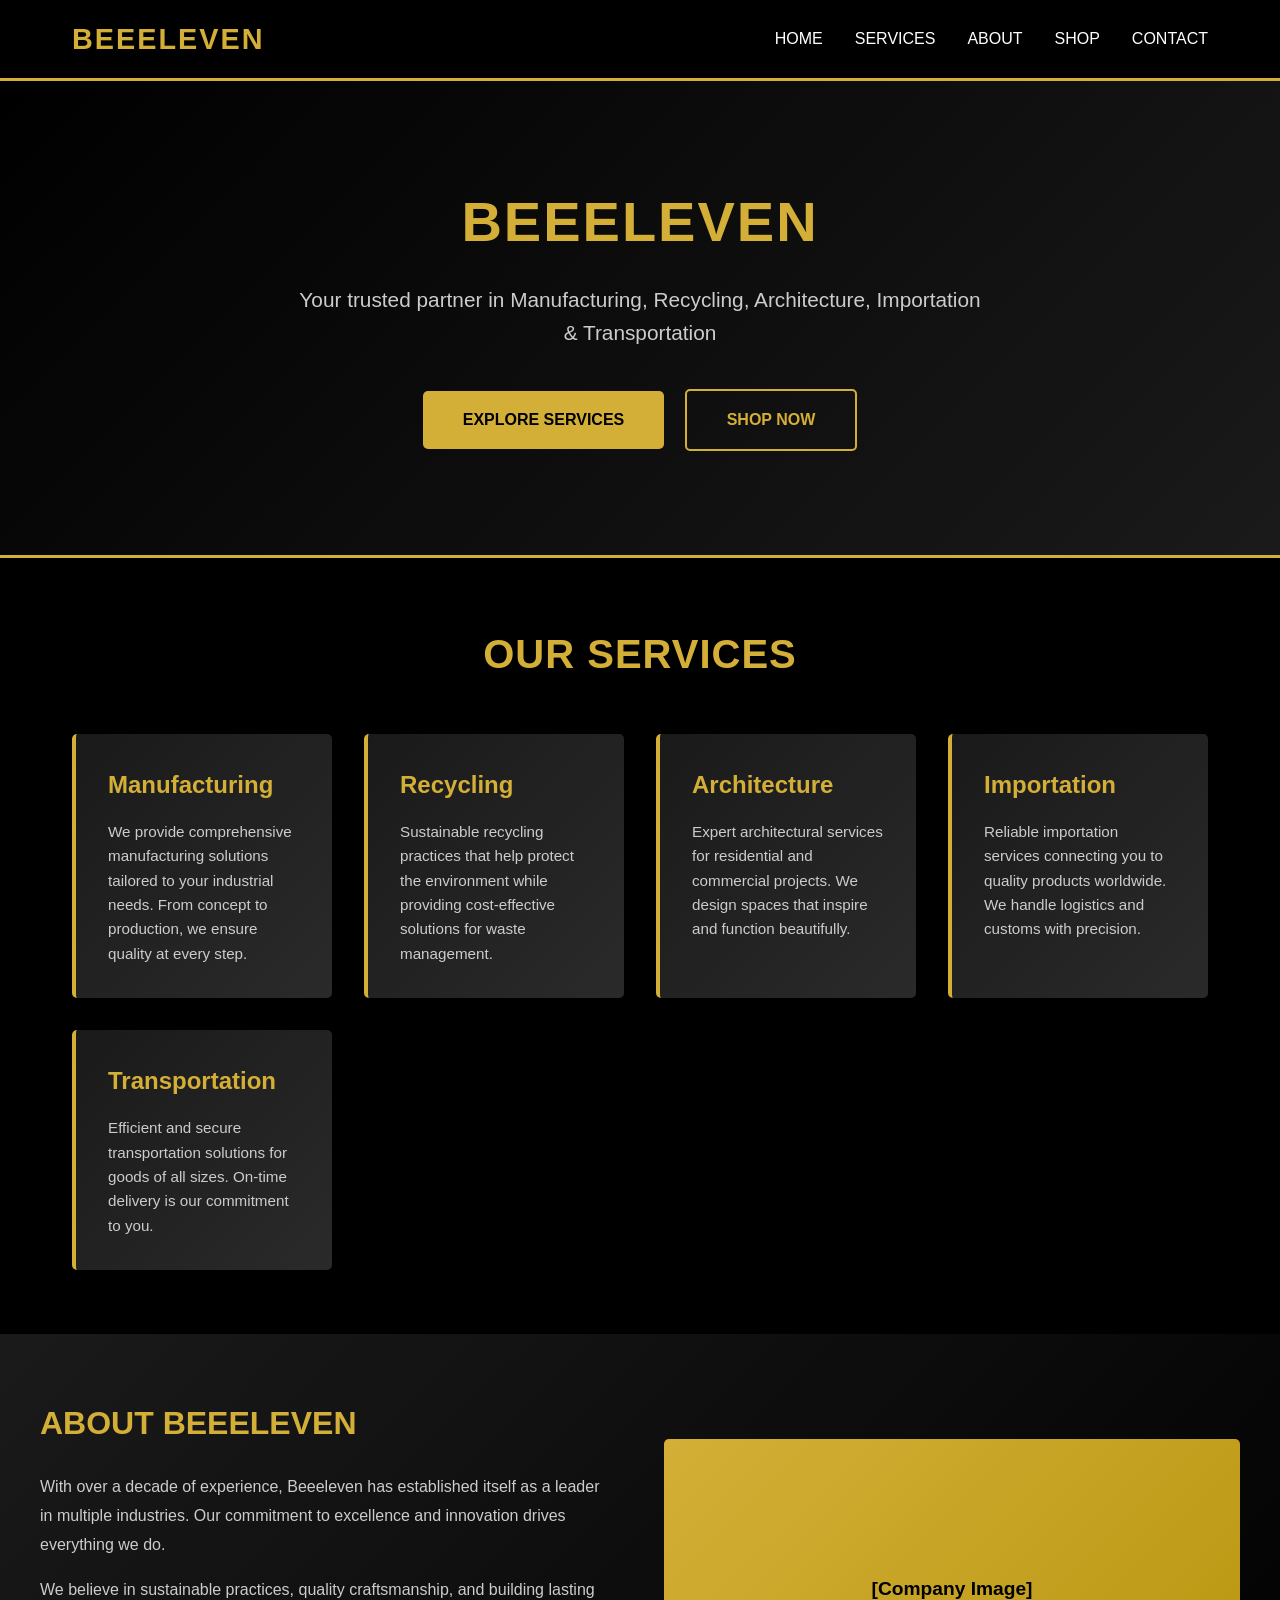
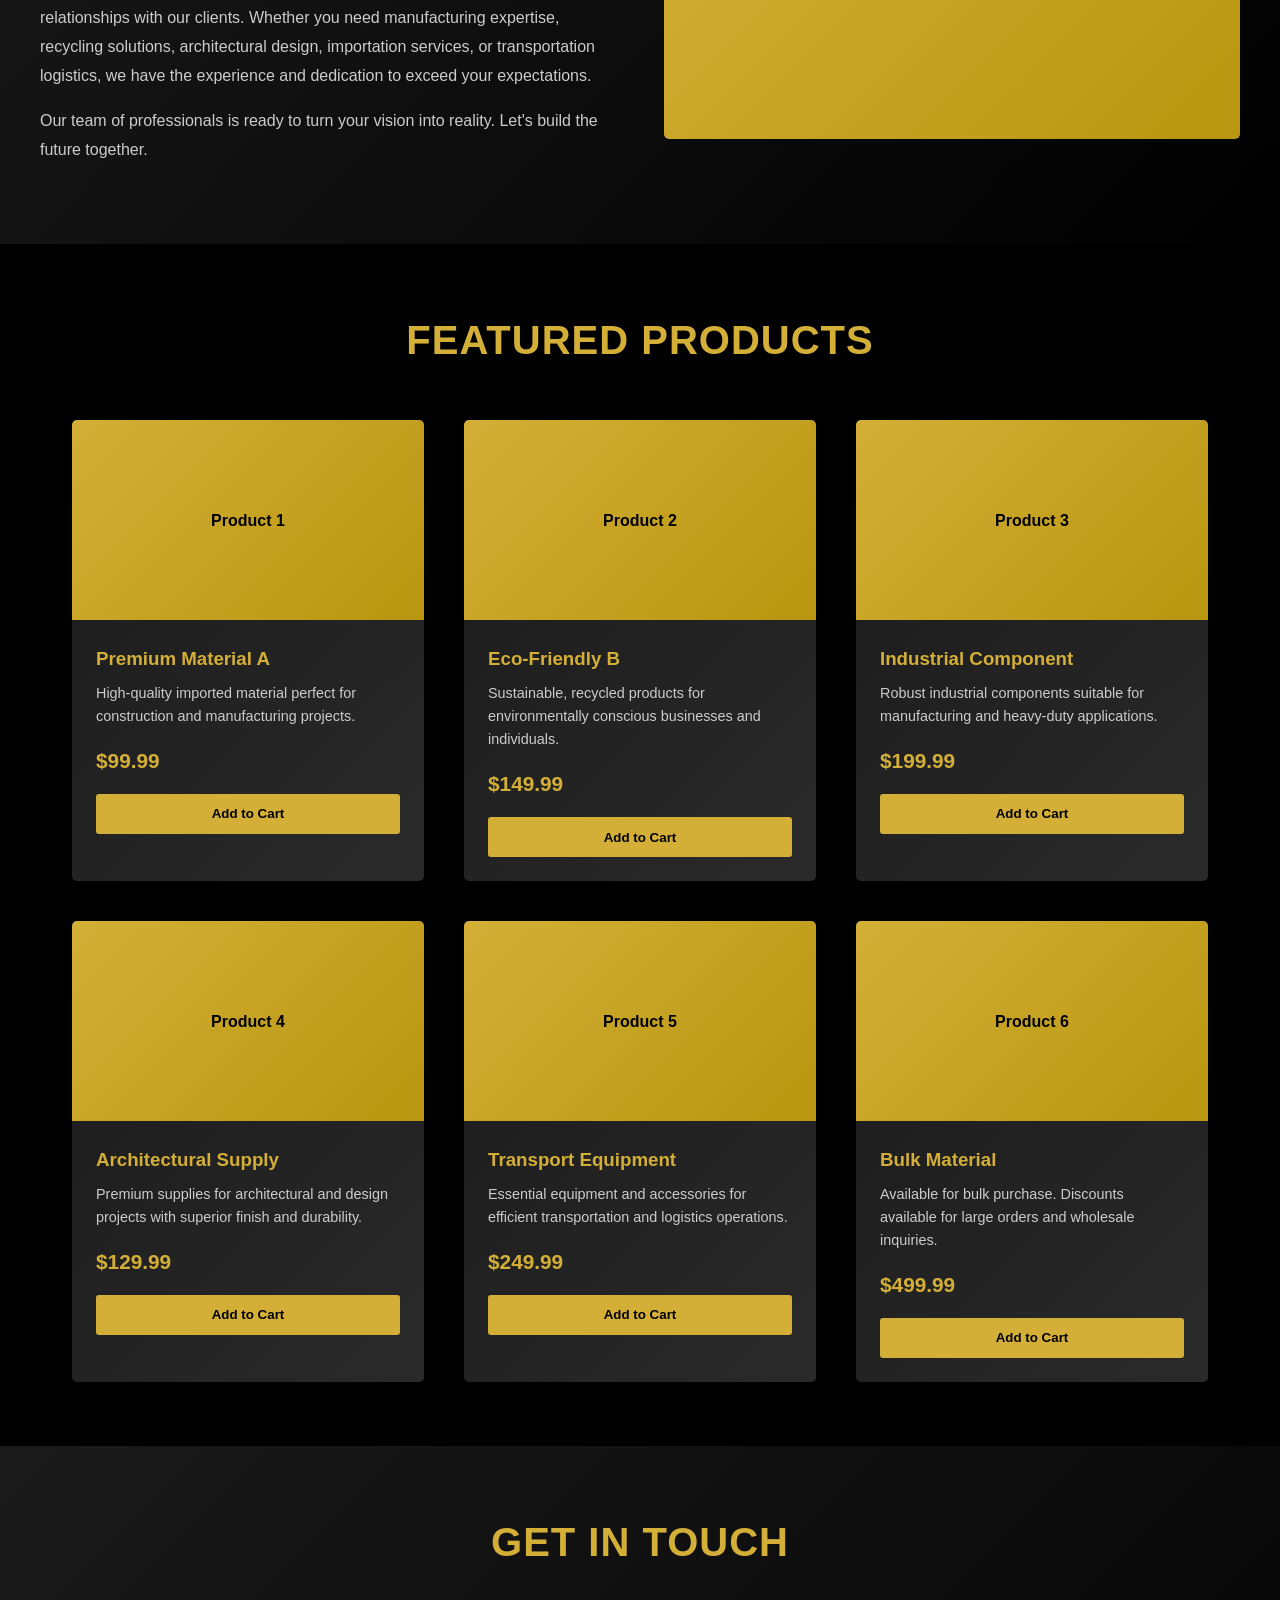
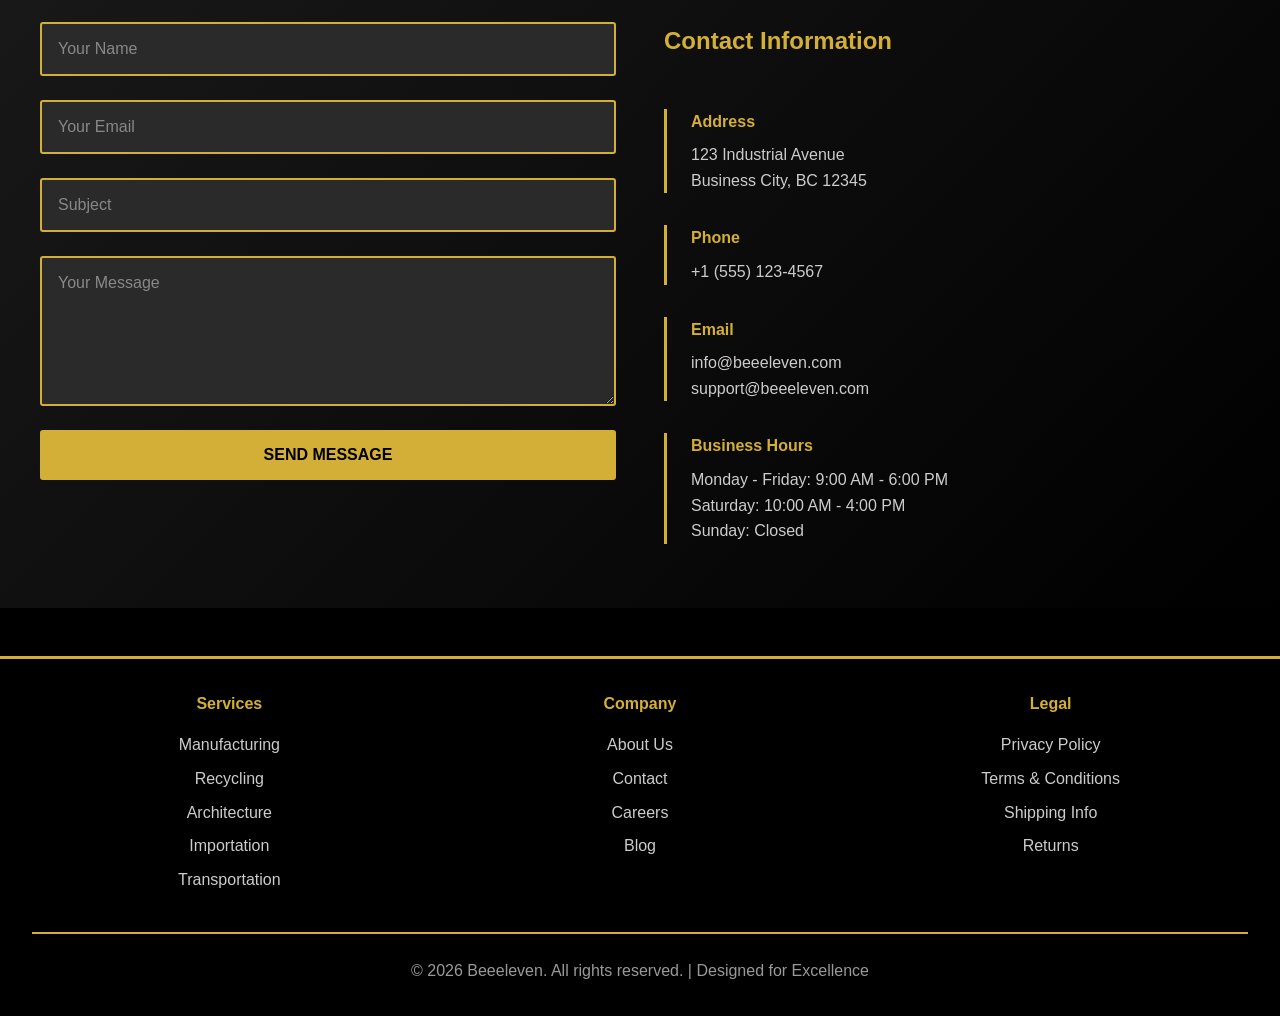
==== index.html @ 04de8623 "Add files via upload" ====
<!DOCTYPE html>
<html lang="en">
<head>
  <meta charset="UTF-8">
  <meta name="viewport" content="width=device-width, initial-scale=1.0">
  <title>Beeeleven - Manufacturing, Recycling & Transportation</title>
  <style>
    * {
      margin: 0;
      padding: 0;
      box-sizing: border-box;
    }

    body {
      font-family: 'Segoe UI', Tahoma, Geneva, Verdana, sans-serif;
      color: #ffffff;
      background-color: #000000;
      line-height: 1.6;
    }

    /* Navigation */
    header {
      background-color: #000000;
      border-bottom: 3px solid #d4af37;
      position: sticky;
      top: 0;
      z-index: 1000;
    }

    nav {
      display: flex;
      justify-content: space-between;
      align-items: center;
      padding: 1rem 2rem;
      max-width: 1200px;
      margin: 0 auto;
    }

    .logo {
      font-size: 1.8rem;
      font-weight: bold;
      color: #d4af37;
      letter-spacing: 2px;
    }

    .nav-links {
      display: flex;
      list-style: none;
      gap: 2rem;
    }

    .nav-links a {
      color: #ffffff;
      text-decoration: none;
      font-weight: 500;
      transition: color 0.3s ease;
      position: relative;
    }

    .nav-links a:hover {
      color: #d4af37;
    }

    .nav-links a::after {
      content: '';
      position: absolute;
      bottom: -5px;
      left: 0;
      width: 0;
      height: 2px;
      background-color: #d4af37;
      transition: width 0.3s ease;
    }

    .nav-links a:hover::after {
      width: 100%;
    }

    /* Mobile Menu Toggle */
    .menu-toggle {
      display: none;
      flex-direction: column;
      cursor: pointer;
      gap: 6px;
      background: none;
      border: none;
      padding: 0;
    }

    .menu-toggle span {
      width: 28px;
      height: 3px;
      background-color: #d4af37;
      border-radius: 2px;
      transition: all 0.3s ease;
      display: block;
    }

    .menu-toggle.active span:nth-child(1) {
      transform: rotate(45deg) translate(10px, 10px);
    }

    .menu-toggle.active span:nth-child(2) {
      opacity: 0;
    }

    .menu-toggle.active span:nth-child(3) {
      transform: rotate(-45deg) translate(7px, -7px);
    }

    /* Hero Section */
    .hero {
      background: linear-gradient(135deg, #000000 0%, #1a1a1a 100%);
      padding: 6rem 2rem;
      text-align: center;
      border-bottom: 3px solid #d4af37;
    }

    .hero-content {
      max-width: 1200px;
      margin: 0 auto;
    }

    .hero h1 {
      font-size: 3.5rem;
      color: #d4af37;
      margin-bottom: 1rem;
      letter-spacing: 2px;
      text-transform: uppercase;
    }

    .hero p {
      font-size: 1.3rem;
      color: #cccccc;
      margin-bottom: 2rem;
      max-width: 700px;
      margin-left: auto;
      margin-right: auto;
    }

    .cta-button {
      display: inline-block;
      background-color: #d4af37;
      color: #000000;
      padding: 1rem 2.5rem;
      text-decoration: none;
      font-weight: bold;
      border-radius: 5px;
      transition: all 0.3s ease;
      margin: 0.5rem;
    }

    .cta-button:hover {
      background-color: #ffffff;
      transform: translateY(-3px);
      box-shadow: 0 10px 25px rgba(212, 175, 55, 0.3);
    }

    .cta-button-secondary {
      background-color: transparent;
      color: #d4af37;
      border: 2px solid #d4af37;
    }

    .cta-button-secondary:hover {
      background-color: #d4af37;
      color: #000000;
    }

    /* Services Section */
    .services {
      max-width: 1200px;
      margin: 4rem auto;
      padding: 0 2rem;
    }

    .section-title {
      font-size: 2.5rem;
      color: #d4af37;
      text-align: center;
      margin-bottom: 3rem;
      text-transform: uppercase;
      letter-spacing: 1px;
    }

    .services-grid {
      display: grid;
      grid-template-columns: repeat(auto-fit, minmax(250px, 1fr));
      gap: 2rem;
    }

    .service-card {
      background: linear-gradient(135deg, #1a1a1a 0%, #2a2a2a 100%);
      padding: 2rem;
      border-left: 4px solid #d4af37;
      border-radius: 5px;
      transition: all 0.3s ease;
    }

    .service-card:hover {
      transform: translateY(-10px);
      box-shadow: 0 15px 40px rgba(212, 175, 55, 0.2);
      background: linear-gradient(135deg, #2a2a2a 0%, #3a3a3a 100%);
    }

    .service-card h3 {
      color: #d4af37;
      font-size: 1.5rem;
      margin-bottom: 1rem;
    }

    .service-card p {
      color: #cccccc;
      font-size: 0.95rem;
    }

    /* About Section */
    .about {
      background: linear-gradient(135deg, #1a1a1a 0%, #000000 100%);
      padding: 4rem 2rem;
      margin: 3rem 0;
    }

    .about-content {
      max-width: 1200px;
      margin: 0 auto;
      display: grid;
      grid-template-columns: 1fr 1fr;
      gap: 3rem;
      align-items: center;
    }

    .about-text h2 {
      color: #d4af37;
      font-size: 2rem;
      margin-bottom: 1.5rem;
      text-transform: uppercase;
    }

    .about-text p {
      color: #cccccc;
      margin-bottom: 1rem;
      line-height: 1.8;
    }

    .about-image {
      background: linear-gradient(135deg, #d4af37 0%, #b8960f 100%);
      height: 300px;
      border-radius: 5px;
      display: flex;
      align-items: center;
      justify-content: center;
      color: #000000;
      font-weight: bold;
      font-size: 1.2rem;
    }

    /* Shop Section */
    .shop {
      max-width: 1200px;
      margin: 4rem auto;
      padding: 0 2rem;
    }

    .products-grid {
      display: grid;
      grid-template-columns: repeat(auto-fit, minmax(280px, 1fr));
      gap: 2.5rem;
    }

    .product-card {
      background: linear-gradient(135deg, #1a1a1a 0%, #2a2a2a 100%);
      border-radius: 5px;
      overflow: hidden;
      transition: all 0.3s ease;
    }

    .product-card:hover {
      transform: scale(1.05);
      box-shadow: 0 20px 50px rgba(212, 175, 55, 0.3);
    }

    .product-image {
      background: linear-gradient(135deg, #d4af37 0%, #b8960f 100%);
      height: 200px;
      display: flex;
      align-items: center;
      justify-content: center;
      color: #000000;
      font-weight: bold;
    }

    .product-info {
      padding: 1.5rem;
    }

    .product-info h3 {
      color: #d4af37;
      margin-bottom: 0.5rem;
    }

    .product-price {
      color: #d4af37;
      font-size: 1.3rem;
      font-weight: bold;
      margin: 1rem 0;
    }

    .product-info p {
      color: #cccccc;
      font-size: 0.9rem;
      margin-bottom: 1rem;
    }

    .add-to-cart {
      width: 100%;
      background-color: #d4af37;
      color: #000000;
      border: none;
      padding: 0.8rem;
      border-radius: 3px;
      font-weight: bold;
      cursor: pointer;
      transition: all 0.3s ease;
    }

    .add-to-cart:hover {
      background-color: #ffffff;
      transform: translateY(-2px);
    }

    /* Contact Section */
    .contact {
      background: linear-gradient(135deg, #1a1a1a 0%, #000000 100%);
      padding: 4rem 2rem;
      margin: 3rem 0;
    }

    .contact-content {
      max-width: 1200px;
      margin: 0 auto;
      display: grid;
      grid-template-columns: 1fr 1fr;
      gap: 3rem;
    }

    .contact-form {
      display: flex;
      flex-direction: column;
      gap: 1.5rem;
    }

    .contact-form input,
    .contact-form textarea {
      padding: 1rem;
      background-color: #2a2a2a;
      border: 2px solid #d4af37;
      color: #ffffff;
      border-radius: 3px;
      font-family: inherit;
      font-size: 1rem;
    }

    .contact-form input::placeholder,
    .contact-form textarea::placeholder {
      color: #888888;
    }

    .contact-form textarea {
      resize: vertical;
      min-height: 150px;
    }

    .contact-form button {
      background-color: #d4af37;
      color: #000000;
      padding: 1rem;
      border: none;
      border-radius: 3px;
      font-weight: bold;
      cursor: pointer;
      transition: all 0.3s ease;
      font-size: 1rem;
    }

    .contact-form button:hover {
      background-color: #ffffff;
      transform: translateY(-2px);
    }

    .contact-info {
      display: flex;
      flex-direction: column;
      gap: 2rem;
    }

    .contact-info h3 {
      color: #d4af37;
      font-size: 1.5rem;
      margin-bottom: 1rem;
    }

    .contact-item {
      border-left: 3px solid #d4af37;
      padding-left: 1.5rem;
    }

    .contact-item h4 {
      color: #d4af37;
      margin-bottom: 0.5rem;
    }

    .contact-item p {
      color: #cccccc;
    }

    /* Footer */
    footer {
      background-color: #000000;
      border-top: 3px solid #d4af37;
      padding: 2rem;
      text-align: center;
      color: #cccccc;
      margin-top: 3rem;
    }

    .footer-content {
      max-width: 1200px;
      margin: 0 auto;
      display: grid;
      grid-template-columns: repeat(auto-fit, minmax(250px, 1fr));
      gap: 2rem;
      margin-bottom: 2rem;
    }

    .footer-section h4 {
      color: #d4af37;
      margin-bottom: 1rem;
    }

    .footer-section a {
      color: #cccccc;
      text-decoration: none;
      display: block;
      margin-bottom: 0.5rem;
      transition: color 0.3s ease;
    }

    .footer-section a:hover {
      color: #d4af37;
    }

    .footer-bottom {
      border-top: 2px solid #d4af37;
      padding-top: 1.5rem;
      color: #999999;
    }

    /* Responsive Design */
    @media (max-width: 768px) {
      nav {
        padding: 1rem;
      }

      .logo {
        font-size: 1.3rem;
      }

      .menu-toggle {
        display: flex;
      }

      .nav-links {
        position: absolute;
        top: 60px;
        left: 0;
        right: 0;
        background-color: #1a1a1a;
        flex-direction: column;
        gap: 0;
        list-style: none;
        max-height: 0;
        overflow: hidden;
        transition: max-height 0.3s ease;
        width: 100%;
        z-index: 999;
      }

      .nav-links.active {
        max-height: 400px;
      }

      .nav-links li {
        border-top: 1px solid #333333;
      }

      .nav-links li:first-child {
        border-top: none;
      }

      .nav-links a {
        display: block;
        padding: 1.2rem;
        color: #ffffff;
        text-decoration: none;
      }

      .nav-links a:hover {
        background-color: #333333;
        color: #d4af37;
      }

      .nav-links a::after {
        display: none;
      }

      .hero {
        padding: 3rem 1rem;
      }

      .hero h1 {
        font-size: 2rem;
      }

      .hero p {
        font-size: 0.95rem;
      }

      .cta-button {
        padding: 0.75rem 1.5rem;
        font-size: 0.9rem;
        display: block;
        margin: 0.5rem auto;
        width: 90%;
        max-width: 300px;
      }

      .services {
        padding: 0 1rem;
        margin: 2rem auto;
      }

      .services-grid {
        grid-template-columns: 1fr;
        gap: 1.5rem;
      }

      .section-title {
        font-size: 1.5rem;
      }

      .about,
      .contact {
        padding: 2rem 1rem;
      }

      .about-content,
      .contact-content {
        grid-template-columns: 1fr;
        gap: 2rem;
      }

      .about-text h2 {
        font-size: 1.5rem;
      }

      .about-image {
        height: 250px;
      }

      .products-grid {
        grid-template-columns: 1fr;
        gap: 1.5rem;
        padding: 0 1rem;
      }

      .product-card {
        margin-bottom: 1rem;
      }

      .product-card:hover {
        transform: scale(1.02);
      }

      .contact-form,
      .contact-info {
        gap: 1rem;
      }

      .contact-form input,
      .contact-form textarea {
        font-size: 16px;
      }

      .contact-item {
        padding-left: 1rem;
      }

      .footer-content {
        grid-template-columns: 1fr;
        gap: 1.5rem;
      }

      .footer-section {
        text-align: center;
      }

      .footer-section a {
        display: inline-block;
        margin: 0 0.5rem;
      }
    }

    /* Extra Small Screens (320px - 480px) */
    @media (max-width: 480px) {
      header {
        border-bottom: 2px solid #d4af37;
      }

      nav {
        padding: 0.75rem;
      }

      .logo {
        font-size: 1.1rem;
        letter-spacing: 1px;
      }

      .hero {
        padding: 2rem 1rem;
      }

      .hero h1 {
        font-size: 1.5rem;
        margin-bottom: 0.5rem;
      }

      .hero p {
        font-size: 0.9rem;
        margin-bottom: 1rem;
      }

      .cta-button {
        padding: 0.6rem 1.2rem;
        font-size: 0.8rem;
      }

      .section-title {
        font-size: 1.3rem;
        margin-bottom: 1.5rem;
      }

      .service-card {
        padding: 1.5rem;
        border-left: 3px solid #d4af37;
      }

      .service-card h3 {
        font-size: 1.1rem;
      }

      .service-card p {
        font-size: 0.85rem;
      }

      .about-text h2,
      .contact h2 {
        font-size: 1.3rem;
      }

      .product-image {
        height: 150px;
        font-size: 0.9rem;
      }

      .product-info h3 {
        font-size: 1rem;
      }

      .product-price {
        font-size: 1.1rem;
      }

      .contact-info h3 {
        font-size: 1.2rem;
      }

      .contact-item h4 {
        font-size: 0.95rem;
      }

      .contact-item p {
        font-size: 0.85rem;
      }

      footer {
        padding: 1.5rem 1rem;
        font-size: 0.9rem;
      }

      .footer-bottom {
        font-size: 0.8rem;
      }
    }

    /* Tablets (481px - 1024px) */
    @media (min-width: 481px) and (max-width: 1024px) {
      .services-grid {
        grid-template-columns: repeat(2, 1fr);
      }

      .products-grid {
        grid-template-columns: repeat(2, 1fr);
      }
    }
  </style>
</head>
<body>
  <!-- Navigation -->

  <header>
    <nav>
      <div class="logo">BEEELEVEN</div>
      <div class="menu-toggle" id="menuToggle">
        <span></span>
        <span></span>
        <span></span>
      </div>
      <ul class="nav-links" id="navLinks">
        <li><a href="#home">HOME</a></li>
        <li><a href="#services">SERVICES</a></li>
        <li><a href="#about">ABOUT</a></li>
        <li><a href="#shop">SHOP</a></li>
        <li><a href="#contact">CONTACT</a></li>
      </ul>
    </nav>
  </header>

  <!-- Hero Section -->
  <section class="hero" id="home">
    <div class="hero-content">
      <h1>BEEELEVEN</h1>
      <p>Your trusted partner in Manufacturing, Recycling, Architecture, Importation & Transportation</p>
      <a href="#services" class="cta-button">EXPLORE SERVICES</a>
      <a href="#shop" class="cta-button cta-button-secondary">SHOP NOW</a>
    </div>
  </section>

  <!-- Services Section -->
  <section class="services" id="services">
    <h2 class="section-title">OUR SERVICES</h2>
    <div class="services-grid">
      <div class="service-card">
        <h3>Manufacturing</h3>
        <p>We provide comprehensive manufacturing solutions tailored to your industrial needs. From concept to production, we ensure quality at every step.</p>
      </div>
      <div class="service-card">
        <h3>Recycling</h3>
        <p>Sustainable recycling practices that help protect the environment while providing cost-effective solutions for waste management.</p>
      </div>
      <div class="service-card">
        <h3>Architecture</h3>
        <p>Expert architectural services for residential and commercial projects. We design spaces that inspire and function beautifully.</p>
      </div>
      <div class="service-card">
        <h3>Importation</h3>
        <p>Reliable importation services connecting you to quality products worldwide. We handle logistics and customs with precision.</p>
      </div>
      <div class="service-card">
        <h3>Transportation</h3>
        <p>Efficient and secure transportation solutions for goods of all sizes. On-time delivery is our commitment to you.</p>
      </div>
    </div>
  </section>

  <!-- About Section -->
  <section class="about" id="about">
    <div class="about-content">
      <div class="about-text">
        <h2>About Beeeleven</h2>
        <p>With over a decade of experience, Beeeleven has established itself as a leader in multiple industries. Our commitment to excellence and innovation drives everything we do.</p>
        <p>We believe in sustainable practices, quality craftsmanship, and building lasting relationships with our clients. Whether you need manufacturing expertise, recycling solutions, architectural design, importation services, or transportation logistics, we have the experience and dedication to exceed your expectations.</p>
        <p>Our team of professionals is ready to turn your vision into reality. Let's build the future together.</p>
      </div>
      <div class="about-image">
        [Company Image]
      </div>
    </div>
  </section>

  <!-- Shop Section -->
  <section class="shop" id="shop">
    <h2 class="section-title">FEATURED PRODUCTS</h2>
    <div class="products-grid">
      <div class="product-card">
        <div class="product-image">Product 1</div>
        <div class="product-info">
          <h3>Premium Material A</h3>
          <p>High-quality imported material perfect for construction and manufacturing projects.</p>
          <div class="product-price">$99.99</div>
          <button class="add-to-cart">Add to Cart</button>
        </div>
      </div>
      <div class="product-card">
        <div class="product-image">Product 2</div>
        <div class="product-info">
          <h3>Eco-Friendly B</h3>
          <p>Sustainable, recycled products for environmentally conscious businesses and individuals.</p>
          <div class="product-price">$149.99</div>
          <button class="add-to-cart">Add to Cart</button>
        </div>
      </div>
      <div class="product-card">
        <div class="product-image">Product 3</div>
        <div class="product-info">
          <h3>Industrial Component</h3>
          <p>Robust industrial components suitable for manufacturing and heavy-duty applications.</p>
          <div class="product-price">$199.99</div>
          <button class="add-to-cart">Add to Cart</button>
        </div>
      </div>
      <div class="product-card">
        <div class="product-image">Product 4</div>
        <div class="product-info">
          <h3>Architectural Supply</h3>
          <p>Premium supplies for architectural and design projects with superior finish and durability.</p>
          <div class="product-price">$129.99</div>
          <button class="add-to-cart">Add to Cart</button>
        </div>
      </div>
      <div class="product-card">
        <div class="product-image">Product 5</div>
        <div class="product-info">
          <h3>Transport Equipment</h3>
          <p>Essential equipment and accessories for efficient transportation and logistics operations.</p>
          <div class="product-price">$249.99</div>
          <button class="add-to-cart">Add to Cart</button>
        </div>
      </div>
      <div class="product-card">
        <div class="product-image">Product 6</div>
        <div class="product-info">
          <h3>Bulk Material</h3>
          <p>Available for bulk purchase. Discounts available for large orders and wholesale inquiries.</p>
          <div class="product-price">$499.99</div>
          <button class="add-to-cart">Add to Cart</button>
        </div>
      </div>
    </div>
  </section>

  <!-- Contact Section -->
  <section class="contact" id="contact">
    <h2 class="section-title">Get In Touch</h2>
    <div class="contact-content">
      <form class="contact-form">
        <input type="text" placeholder="Your Name" required>
        <input type="email" placeholder="Your Email" required>
        <input type="text" placeholder="Subject" required>
        <textarea placeholder="Your Message" required></textarea>
        <button type="submit">SEND MESSAGE</button>
      </form>
      <div class="contact-info">
        <h3>Contact Information</h3>
        <div class="contact-item">
          <h4>Address</h4>
          <p>123 Industrial Avenue<br>Business City, BC 12345</p>
        </div>
        <div class="contact-item">
          <h4>Phone</h4>
          <p>+1 (555) 123-4567</p>
        </div>
        <div class="contact-item">
          <h4>Email</h4>
          <p>info@beeeleven.com<br>support@beeeleven.com</p>
        </div>
        <div class="contact-item">
          <h4>Business Hours</h4>
          <p>Monday - Friday: 9:00 AM - 6:00 PM<br>Saturday: 10:00 AM - 4:00 PM<br>Sunday: Closed</p>
        </div>
      </div>
    </div>
  </section>

  <!-- Footer -->
  <footer>
    <div class="footer-content">
      <div class="footer-section">
        <h4>Services</h4>
        <a href="#services">Manufacturing</a>
        <a href="#services">Recycling</a>
        <a href="#services">Architecture</a>
        <a href="#services">Importation</a>
        <a href="#services">Transportation</a>
      </div>
      <div class="footer-section">
        <h4>Company</h4>
        <a href="#about">About Us</a>
        <a href="#contact">Contact</a>
        <a href="#">Careers</a>
        <a href="#">Blog</a>
      </div>
      <div class="footer-section">
        <h4>Legal</h4>
        <a href="#">Privacy Policy</a>
        <a href="#">Terms & Conditions</a>
        <a href="#">Shipping Info</a>
        <a href="#">Returns</a>
      </div>
    </div>
    <div class="footer-bottom">
      <p>&copy; 2026 Beeeleven. All rights reserved. | Designed for Excellence</p>
    </div>
  </footer>

  <script>
    // Smooth scrolling for navigation links
    document.querySelectorAll('a[href^="#"]').forEach(anchor => {
      anchor.addEventListener('click', function (e) {
        e.preventDefault();
        const target = document.querySelector(this.getAttribute('href'));
        if (target) {
          target.scrollIntoView({
            behavior: 'smooth',
            block: 'start'
          });
        }
      });
    });

    // Add to cart functionality (placeholder)
    document.querySelectorAll('.add-to-cart').forEach(button => {
      button.addEventListener('click', function() {
        alert('Product added to cart! (Shopping cart feature coming soon)');
      });
    });

    // Contact form submission
    document.querySelector('.contact-form').addEventListener('submit', function(e) {
      e.preventDefault();
      alert('Thank you for your message! We will get back to you soon.');
      this.reset();
    });
  </script>
</body>
</html>
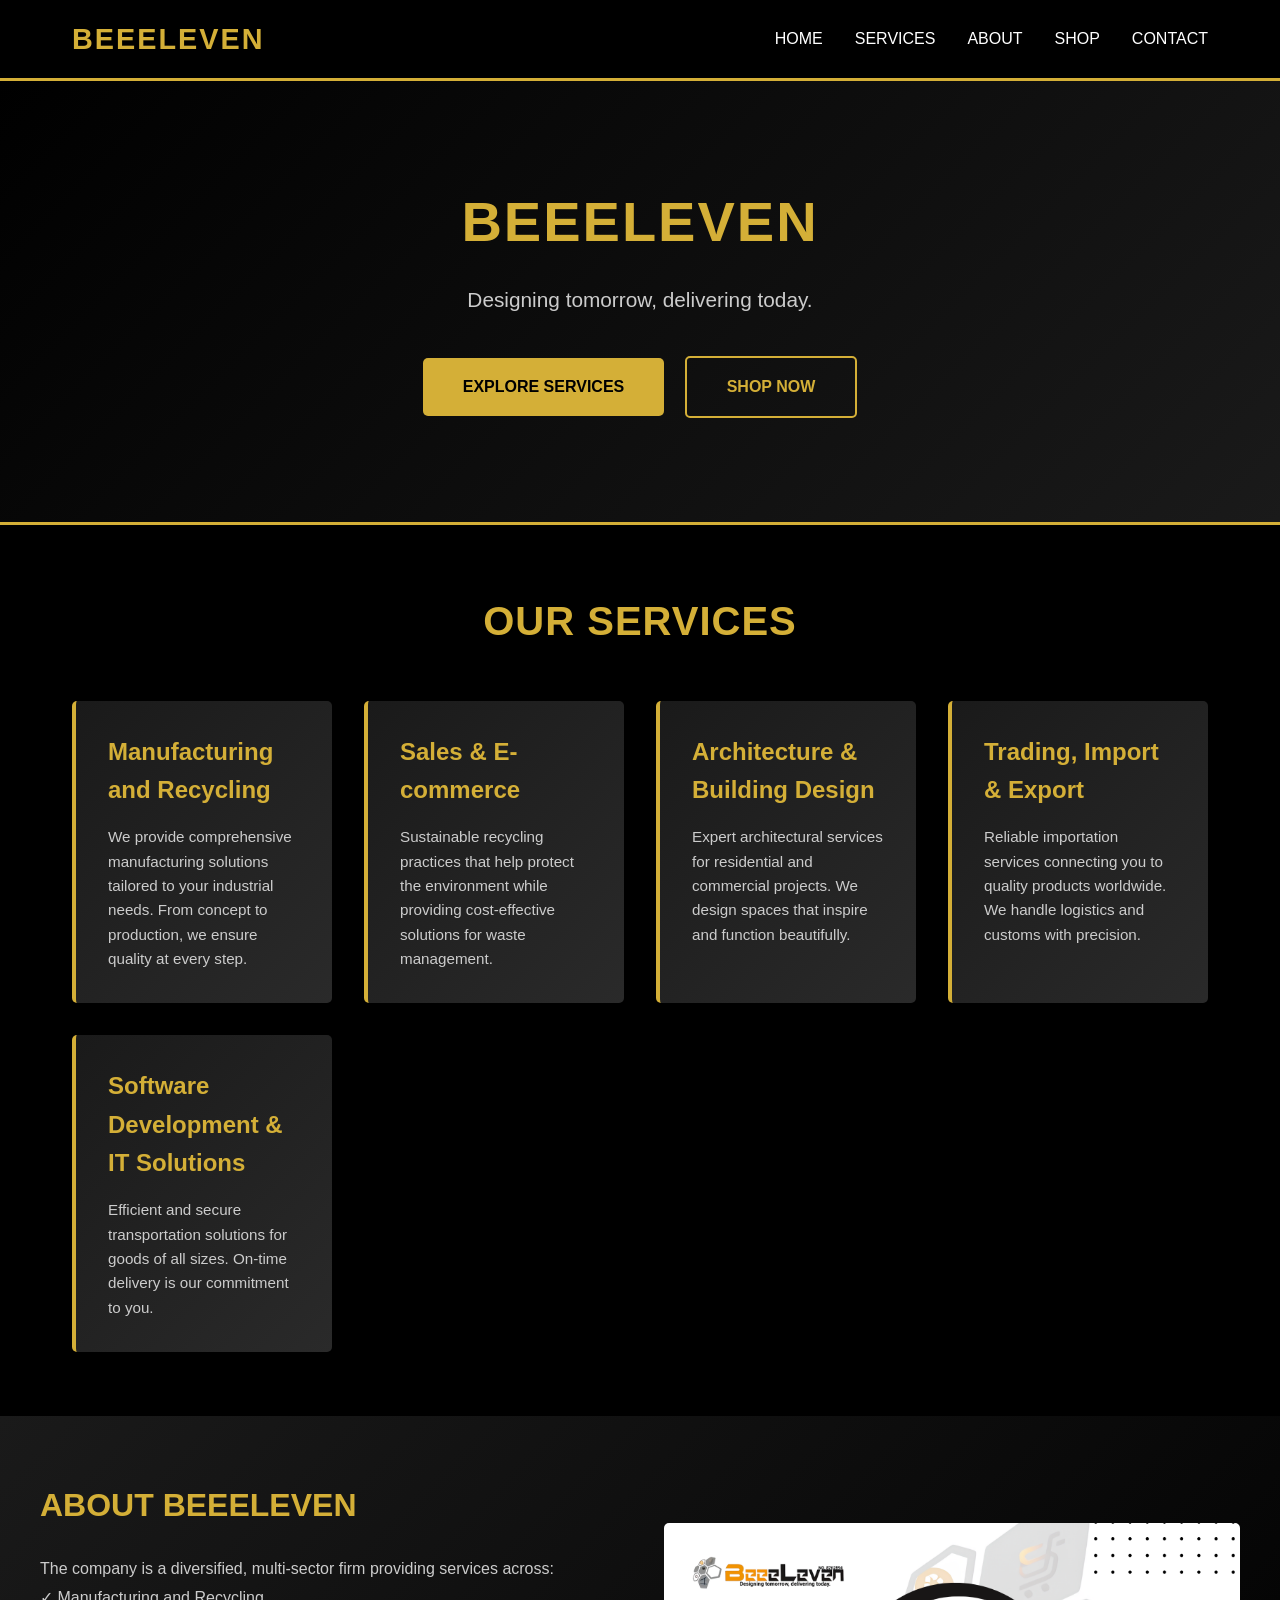
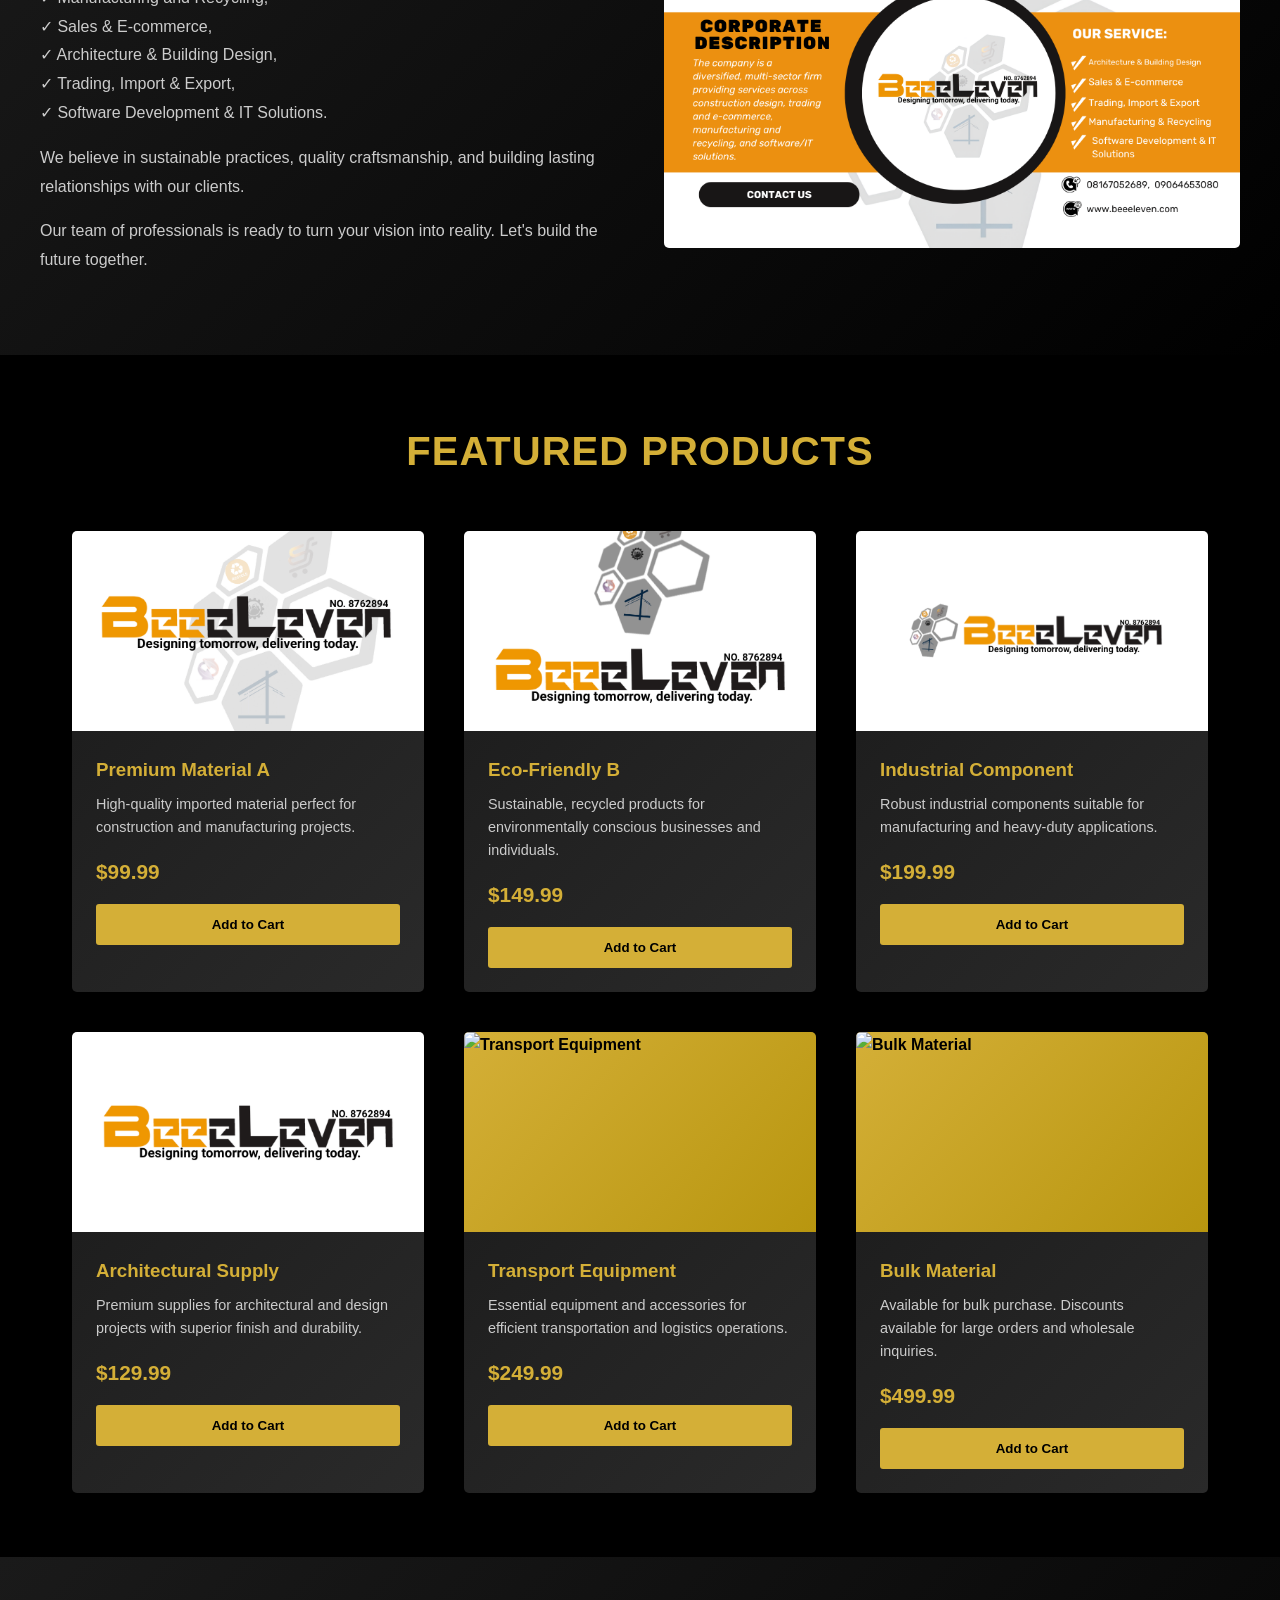
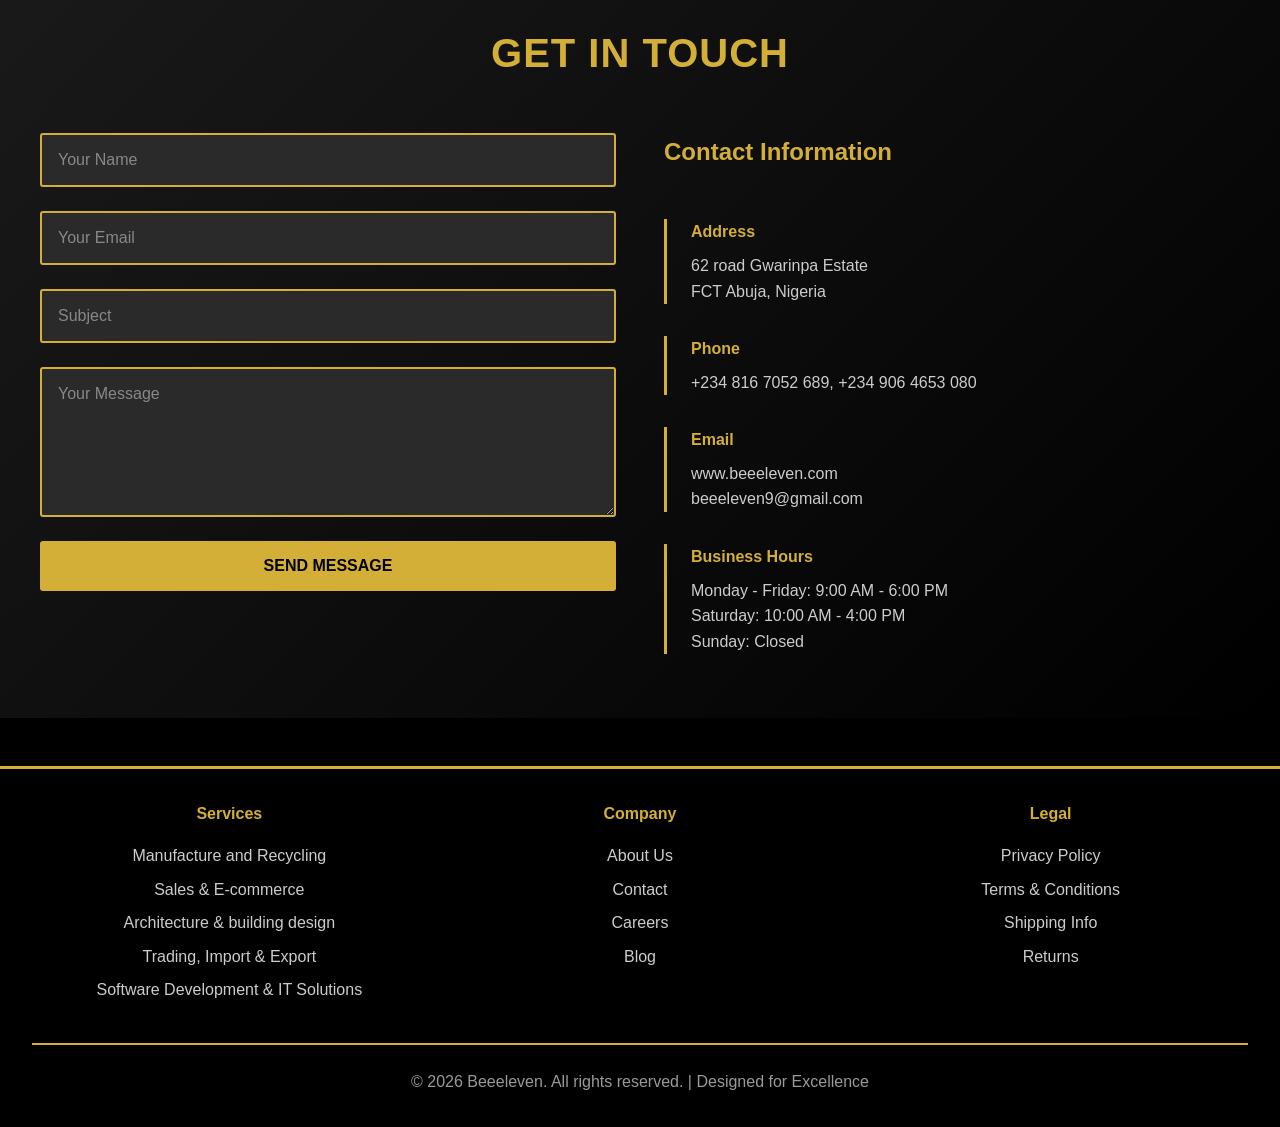
==== commit 567b3102: "Add files via upload" ====
--- a/index.html
+++ b/index.html
@@ -4,716 +4,7 @@
   <meta charset="UTF-8">
   <meta name="viewport" content="width=device-width, initial-scale=1.0">
   <title>Beeeleven - Manufacturing, Recycling & Transportation</title>
-  <style>
-    * {
-      margin: 0;
-      padding: 0;
-      box-sizing: border-box;
-    }
-
-    body {
-      font-family: 'Segoe UI', Tahoma, Geneva, Verdana, sans-serif;
-      color: #ffffff;
-      background-color: #000000;
-      line-height: 1.6;
-    }
-
-    /* Navigation */
-    header {
-      background-color: #000000;
-      border-bottom: 3px solid #d4af37;
-      position: sticky;
-      top: 0;
-      z-index: 1000;
-    }
-
-    nav {
-      display: flex;
-      justify-content: space-between;
-      align-items: center;
-      padding: 1rem 2rem;
-      max-width: 1200px;
-      margin: 0 auto;
-    }
-
-    .logo {
-      font-size: 1.8rem;
-      font-weight: bold;
-      color: #d4af37;
-      letter-spacing: 2px;
-    }
-
-    .nav-links {
-      display: flex;
-      list-style: none;
-      gap: 2rem;
-    }
-
-    .nav-links a {
-      color: #ffffff;
-      text-decoration: none;
-      font-weight: 500;
-      transition: color 0.3s ease;
-      position: relative;
-    }
-
-    .nav-links a:hover {
-      color: #d4af37;
-    }
-
-    .nav-links a::after {
-      content: '';
-      position: absolute;
-      bottom: -5px;
-      left: 0;
-      width: 0;
-      height: 2px;
-      background-color: #d4af37;
-      transition: width 0.3s ease;
-    }
-
-    .nav-links a:hover::after {
-      width: 100%;
-    }
-
-    /* Mobile Menu Toggle */
-    .menu-toggle {
-      display: none;
-      flex-direction: column;
-      cursor: pointer;
-      gap: 6px;
-      background: none;
-      border: none;
-      padding: 0;
-    }
-
-    .menu-toggle span {
-      width: 28px;
-      height: 3px;
-      background-color: #d4af37;
-      border-radius: 2px;
-      transition: all 0.3s ease;
-      display: block;
-    }
-
-    .menu-toggle.active span:nth-child(1) {
-      transform: rotate(45deg) translate(10px, 10px);
-    }
-
-    .menu-toggle.active span:nth-child(2) {
-      opacity: 0;
-    }
-
-    .menu-toggle.active span:nth-child(3) {
-      transform: rotate(-45deg) translate(7px, -7px);
-    }
-
-    /* Hero Section */
-    .hero {
-      background: linear-gradient(135deg, #000000 0%, #1a1a1a 100%);
-      padding: 6rem 2rem;
-      text-align: center;
-      border-bottom: 3px solid #d4af37;
-    }
-
-    .hero-content {
-      max-width: 1200px;
-      margin: 0 auto;
-    }
-
-    .hero h1 {
-      font-size: 3.5rem;
-      color: #d4af37;
-      margin-bottom: 1rem;
-      letter-spacing: 2px;
-      text-transform: uppercase;
-    }
-
-    .hero p {
-      font-size: 1.3rem;
-      color: #cccccc;
-      margin-bottom: 2rem;
-      max-width: 700px;
-      margin-left: auto;
-      margin-right: auto;
-    }
-
-    .cta-button {
-      display: inline-block;
-      background-color: #d4af37;
-      color: #000000;
-      padding: 1rem 2.5rem;
-      text-decoration: none;
-      font-weight: bold;
-      border-radius: 5px;
-      transition: all 0.3s ease;
-      margin: 0.5rem;
-    }
-
-    .cta-button:hover {
-      background-color: #ffffff;
-      transform: translateY(-3px);
-      box-shadow: 0 10px 25px rgba(212, 175, 55, 0.3);
-    }
-
-    .cta-button-secondary {
-      background-color: transparent;
-      color: #d4af37;
-      border: 2px solid #d4af37;
-    }
-
-    .cta-button-secondary:hover {
-      background-color: #d4af37;
-      color: #000000;
-    }
-
-    /* Services Section */
-    .services {
-      max-width: 1200px;
-      margin: 4rem auto;
-      padding: 0 2rem;
-    }
-
-    .section-title {
-      font-size: 2.5rem;
-      color: #d4af37;
-      text-align: center;
-      margin-bottom: 3rem;
-      text-transform: uppercase;
-      letter-spacing: 1px;
-    }
-
-    .services-grid {
-      display: grid;
-      grid-template-columns: repeat(auto-fit, minmax(250px, 1fr));
-      gap: 2rem;
-    }
-
-    .service-card {
-      background: linear-gradient(135deg, #1a1a1a 0%, #2a2a2a 100%);
-      padding: 2rem;
-      border-left: 4px solid #d4af37;
-      border-radius: 5px;
-      transition: all 0.3s ease;
-    }
-
-    .service-card:hover {
-      transform: translateY(-10px);
-      box-shadow: 0 15px 40px rgba(212, 175, 55, 0.2);
-      background: linear-gradient(135deg, #2a2a2a 0%, #3a3a3a 100%);
-    }
-
-    .service-card h3 {
-      color: #d4af37;
-      font-size: 1.5rem;
-      margin-bottom: 1rem;
-    }
-
-    .service-card p {
-      color: #cccccc;
-      font-size: 0.95rem;
-    }
-
-    /* About Section */
-    .about {
-      background: linear-gradient(135deg, #1a1a1a 0%, #000000 100%);
-      padding: 4rem 2rem;
-      margin: 3rem 0;
-    }
-
-    .about-content {
-      max-width: 1200px;
-      margin: 0 auto;
-      display: grid;
-      grid-template-columns: 1fr 1fr;
-      gap: 3rem;
-      align-items: center;
-    }
-
-    .about-text h2 {
-      color: #d4af37;
-      font-size: 2rem;
-      margin-bottom: 1.5rem;
-      text-transform: uppercase;
-    }
-
-    .about-text p {
-      color: #cccccc;
-      margin-bottom: 1rem;
-      line-height: 1.8;
-    }
-
-    .about-image {
-      background: linear-gradient(135deg, #d4af37 0%, #b8960f 100%);
-      height: 300px;
-      border-radius: 5px;
-      display: flex;
-      align-items: center;
-      justify-content: center;
-      color: #000000;
-      font-weight: bold;
-      font-size: 1.2rem;
-    }
-
-    /* Shop Section */
-    .shop {
-      max-width: 1200px;
-      margin: 4rem auto;
-      padding: 0 2rem;
-    }
-
-    .products-grid {
-      display: grid;
-      grid-template-columns: repeat(auto-fit, minmax(280px, 1fr));
-      gap: 2.5rem;
-    }
-
-    .product-card {
-      background: linear-gradient(135deg, #1a1a1a 0%, #2a2a2a 100%);
-      border-radius: 5px;
-      overflow: hidden;
-      transition: all 0.3s ease;
-    }
-
-    .product-card:hover {
-      transform: scale(1.05);
-      box-shadow: 0 20px 50px rgba(212, 175, 55, 0.3);
-    }
-
-    .product-image {
-      background: linear-gradient(135deg, #d4af37 0%, #b8960f 100%);
-      height: 200px;
-      display: flex;
-      align-items: center;
-      justify-content: center;
-      color: #000000;
-      font-weight: bold;
-    }
-
-    .product-info {
-      padding: 1.5rem;
-    }
-
-    .product-info h3 {
-      color: #d4af37;
-      margin-bottom: 0.5rem;
-    }
-
-    .product-price {
-      color: #d4af37;
-      font-size: 1.3rem;
-      font-weight: bold;
-      margin: 1rem 0;
-    }
-
-    .product-info p {
-      color: #cccccc;
-      font-size: 0.9rem;
-      margin-bottom: 1rem;
-    }
-
-    .add-to-cart {
-      width: 100%;
-      background-color: #d4af37;
-      color: #000000;
-      border: none;
-      padding: 0.8rem;
-      border-radius: 3px;
-      font-weight: bold;
-      cursor: pointer;
-      transition: all 0.3s ease;
-    }
-
-    .add-to-cart:hover {
-      background-color: #ffffff;
-      transform: translateY(-2px);
-    }
-
-    /* Contact Section */
-    .contact {
-      background: linear-gradient(135deg, #1a1a1a 0%, #000000 100%);
-      padding: 4rem 2rem;
-      margin: 3rem 0;
-    }
-
-    .contact-content {
-      max-width: 1200px;
-      margin: 0 auto;
-      display: grid;
-      grid-template-columns: 1fr 1fr;
-      gap: 3rem;
-    }
-
-    .contact-form {
-      display: flex;
-      flex-direction: column;
-      gap: 1.5rem;
-    }
-
-    .contact-form input,
-    .contact-form textarea {
-      padding: 1rem;
-      background-color: #2a2a2a;
-      border: 2px solid #d4af37;
-      color: #ffffff;
-      border-radius: 3px;
-      font-family: inherit;
-      font-size: 1rem;
-    }
-
-    .contact-form input::placeholder,
-    .contact-form textarea::placeholder {
-      color: #888888;
-    }
-
-    .contact-form textarea {
-      resize: vertical;
-      min-height: 150px;
-    }
-
-    .contact-form button {
-      background-color: #d4af37;
-      color: #000000;
-      padding: 1rem;
-      border: none;
-      border-radius: 3px;
-      font-weight: bold;
-      cursor: pointer;
-      transition: all 0.3s ease;
-      font-size: 1rem;
-    }
-
-    .contact-form button:hover {
-      background-color: #ffffff;
-      transform: translateY(-2px);
-    }
-
-    .contact-info {
-      display: flex;
-      flex-direction: column;
-      gap: 2rem;
-    }
-
-    .contact-info h3 {
-      color: #d4af37;
-      font-size: 1.5rem;
-      margin-bottom: 1rem;
-    }
-
-    .contact-item {
-      border-left: 3px solid #d4af37;
-      padding-left: 1.5rem;
-    }
-
-    .contact-item h4 {
-      color: #d4af37;
-      margin-bottom: 0.5rem;
-    }
-
-    .contact-item p {
-      color: #cccccc;
-    }
-
-    /* Footer */
-    footer {
-      background-color: #000000;
-      border-top: 3px solid #d4af37;
-      padding: 2rem;
-      text-align: center;
-      color: #cccccc;
-      margin-top: 3rem;
-    }
-
-    .footer-content {
-      max-width: 1200px;
-      margin: 0 auto;
-      display: grid;
-      grid-template-columns: repeat(auto-fit, minmax(250px, 1fr));
-      gap: 2rem;
-      margin-bottom: 2rem;
-    }
-
-    .footer-section h4 {
-      color: #d4af37;
-      margin-bottom: 1rem;
-    }
-
-    .footer-section a {
-      color: #cccccc;
-      text-decoration: none;
-      display: block;
-      margin-bottom: 0.5rem;
-      transition: color 0.3s ease;
-    }
-
-    .footer-section a:hover {
-      color: #d4af37;
-    }
-
-    .footer-bottom {
-      border-top: 2px solid #d4af37;
-      padding-top: 1.5rem;
-      color: #999999;
-    }
-
-    /* Responsive Design */
-    @media (max-width: 768px) {
-      nav {
-        padding: 1rem;
-      }
-
-      .logo {
-        font-size: 1.3rem;
-      }
-
-      .menu-toggle {
-        display: flex;
-      }
-
-      .nav-links {
-        position: absolute;
-        top: 60px;
-        left: 0;
-        right: 0;
-        background-color: #1a1a1a;
-        flex-direction: column;
-        gap: 0;
-        list-style: none;
-        max-height: 0;
-        overflow: hidden;
-        transition: max-height 0.3s ease;
-        width: 100%;
-        z-index: 999;
-      }
-
-      .nav-links.active {
-        max-height: 400px;
-      }
-
-      .nav-links li {
-        border-top: 1px solid #333333;
-      }
-
-      .nav-links li:first-child {
-        border-top: none;
-      }
-
-      .nav-links a {
-        display: block;
-        padding: 1.2rem;
-        color: #ffffff;
-        text-decoration: none;
-      }
-
-      .nav-links a:hover {
-        background-color: #333333;
-        color: #d4af37;
-      }
-
-      .nav-links a::after {
-        display: none;
-      }
-
-      .hero {
-        padding: 3rem 1rem;
-      }
-
-      .hero h1 {
-        font-size: 2rem;
-      }
-
-      .hero p {
-        font-size: 0.95rem;
-      }
-
-      .cta-button {
-        padding: 0.75rem 1.5rem;
-        font-size: 0.9rem;
-        display: block;
-        margin: 0.5rem auto;
-        width: 90%;
-        max-width: 300px;
-      }
-
-      .services {
-        padding: 0 1rem;
-        margin: 2rem auto;
-      }
-
-      .services-grid {
-        grid-template-columns: 1fr;
-        gap: 1.5rem;
-      }
-
-      .section-title {
-        font-size: 1.5rem;
-      }
-
-      .about,
-      .contact {
-        padding: 2rem 1rem;
-      }
-
-      .about-content,
-      .contact-content {
-        grid-template-columns: 1fr;
-        gap: 2rem;
-      }
-
-      .about-text h2 {
-        font-size: 1.5rem;
-      }
-
-      .about-image {
-        height: 250px;
-      }
-
-      .products-grid {
-        grid-template-columns: 1fr;
-        gap: 1.5rem;
-        padding: 0 1rem;
-      }
-
-      .product-card {
-        margin-bottom: 1rem;
-      }
-
-      .product-card:hover {
-        transform: scale(1.02);
-      }
-
-      .contact-form,
-      .contact-info {
-        gap: 1rem;
-      }
-
-      .contact-form input,
-      .contact-form textarea {
-        font-size: 16px;
-      }
-
-      .contact-item {
-        padding-left: 1rem;
-      }
-
-      .footer-content {
-        grid-template-columns: 1fr;
-        gap: 1.5rem;
-      }
-
-      .footer-section {
-        text-align: center;
-      }
-
-      .footer-section a {
-        display: inline-block;
-        margin: 0 0.5rem;
-      }
-    }
-
-    /* Extra Small Screens (320px - 480px) */
-    @media (max-width: 480px) {
-      header {
-        border-bottom: 2px solid #d4af37;
-      }
-
-      nav {
-        padding: 0.75rem;
-      }
-
-      .logo {
-        font-size: 1.1rem;
-        letter-spacing: 1px;
-      }
-
-      .hero {
-        padding: 2rem 1rem;
-      }
-
-      .hero h1 {
-        font-size: 1.5rem;
-        margin-bottom: 0.5rem;
-      }
-
-      .hero p {
-        font-size: 0.9rem;
-        margin-bottom: 1rem;
-      }
-
-      .cta-button {
-        padding: 0.6rem 1.2rem;
-        font-size: 0.8rem;
-      }
-
-      .section-title {
-        font-size: 1.3rem;
-        margin-bottom: 1.5rem;
-      }
-
-      .service-card {
-        padding: 1.5rem;
-        border-left: 3px solid #d4af37;
-      }
-
-      .service-card h3 {
-        font-size: 1.1rem;
-      }
-
-      .service-card p {
-        font-size: 0.85rem;
-      }
-
-      .about-text h2,
-      .contact h2 {
-        font-size: 1.3rem;
-      }
-
-      .product-image {
-        height: 150px;
-        font-size: 0.9rem;
-      }
-
-      .product-info h3 {
-        font-size: 1rem;
-      }
-
-      .product-price {
-        font-size: 1.1rem;
-      }
-
-      .contact-info h3 {
-        font-size: 1.2rem;
-      }
-
-      .contact-item h4 {
-        font-size: 0.95rem;
-      }
-
-      .contact-item p {
-        font-size: 0.85rem;
-      }
-
-      footer {
-        padding: 1.5rem 1rem;
-        font-size: 0.9rem;
-      }
-
-      .footer-bottom {
-        font-size: 0.8rem;
-      }
-    }
-
-    /* Tablets (481px - 1024px) */
-    @media (min-width: 481px) and (max-width: 1024px) {
-      .services-grid {
-        grid-template-columns: repeat(2, 1fr);
-      }
-
-      .products-grid {
-        grid-template-columns: repeat(2, 1fr);
-      }
-    }
-  </style>
+  <link rel="stylesheet" href="style.css">
 </head>
 <body>
   <!-- Navigation -->
@@ -721,11 +12,11 @@
   <header>
     <nav>
       <div class="logo">BEEELEVEN</div>
-      <div class="menu-toggle" id="menuToggle">
+      <button class="menu-toggle" id="menuToggle" aria-controls="navLinks" aria-expanded="false" aria-label="Toggle navigation">
         <span></span>
         <span></span>
         <span></span>
-      </div>
+      </button>
       <ul class="nav-links" id="navLinks">
         <li><a href="#home">HOME</a></li>
         <li><a href="#services">SERVICES</a></li>
@@ -739,8 +30,8 @@
   <!-- Hero Section -->
   <section class="hero" id="home">
     <div class="hero-content">
-      <h1>BEEELEVEN</h1>
-      <p>Your trusted partner in Manufacturing, Recycling, Architecture, Importation & Transportation</p>
+      <h1>BEEELEVEN</h3>
+      <p>Designing tomorrow, delivering today. </p>
       <a href="#services" class="cta-button">EXPLORE SERVICES</a>
       <a href="#shop" class="cta-button cta-button-secondary">SHOP NOW</a>
     </div>
@@ -751,23 +42,23 @@
     <h2 class="section-title">OUR SERVICES</h2>
     <div class="services-grid">
       <div class="service-card">
-        <h3>Manufacturing</h3>
+        <h3>Manufacturing and Recycling</h3>
         <p>We provide comprehensive manufacturing solutions tailored to your industrial needs. From concept to production, we ensure quality at every step.</p>
       </div>
       <div class="service-card">
-        <h3>Recycling</h3>
+        <h3>Sales & E-commerce</h3>
         <p>Sustainable recycling practices that help protect the environment while providing cost-effective solutions for waste management.</p>
       </div>
       <div class="service-card">
-        <h3>Architecture</h3>
+        <h3>Architecture & Building Design</h3>
         <p>Expert architectural services for residential and commercial projects. We design spaces that inspire and function beautifully.</p>
       </div>
       <div class="service-card">
-        <h3>Importation</h3>
+        <h3>Trading, Import & Export</h3>
         <p>Reliable importation services connecting you to quality products worldwide. We handle logistics and customs with precision.</p>
       </div>
       <div class="service-card">
-        <h3>Transportation</h3>
+        <h3>Software Development & IT Solutions</h3>
         <p>Efficient and secure transportation solutions for goods of all sizes. On-time delivery is our commitment to you.</p>
       </div>
     </div>
@@ -778,12 +69,13 @@
     <div class="about-content">
       <div class="about-text">
         <h2>About Beeeleven</h2>
-        <p>With over a decade of experience, Beeeleven has established itself as a leader in multiple industries. Our commitment to excellence and innovation drives everything we do.</p>
-        <p>We believe in sustainable practices, quality craftsmanship, and building lasting relationships with our clients. Whether you need manufacturing expertise, recycling solutions, architectural design, importation services, or transportation logistics, we have the experience and dedication to exceed your expectations.</p>
+        <p>The company is a diversified, multi-sector firm providing services across:<br>
+         &checkmark; Manufacturing and Recycling,<br> &checkmark; Sales & E-commerce,<br> &checkmark; Architecture & Building Design,<br> &checkmark; Trading, Import & Export,<br> &checkmark; Software Development & IT Solutions.</p>
+        <p>We believe in sustainable practices, quality craftsmanship, and building lasting relationships with our clients.</p>
         <p>Our team of professionals is ready to turn your vision into reality. Let's build the future together.</p>
       </div>
       <div class="about-image">
-        [Company Image]
+        <img src="Service.png" alt="Beeeleven company operations" style="width:100%;height: 100%;object-fit:cover;border-radius:5px;">
       </div>
     </div>
   </section>
@@ -793,7 +85,7 @@
     <h2 class="section-title">FEATURED PRODUCTS</h2>
     <div class="products-grid">
       <div class="product-card">
-        <div class="product-image">Product 1</div>
+        <div class="product-image"><img src="1.png" alt="Premium Material A" style="width:100%;height:100%;object-fit:cover;"></div>
         <div class="product-info">
           <h3>Premium Material A</h3>
           <p>High-quality imported material perfect for construction and manufacturing projects.</p>
@@ -802,7 +94,7 @@
         </div>
       </div>
       <div class="product-card">
-        <div class="product-image">Product 2</div>
+        <div class="product-image"><img src="2.png" alt="Eco-Friendly B" style="width:100%;height:100%;object-fit:cover;"></div>
         <div class="product-info">
           <h3>Eco-Friendly B</h3>
           <p>Sustainable, recycled products for environmentally conscious businesses and individuals.</p>
@@ -811,7 +103,7 @@
         </div>
       </div>
       <div class="product-card">
-        <div class="product-image">Product 3</div>
+        <div class="product-image"><img src="3.png" alt="Industrial Component" style="width:100%;height:100%;object-fit:cover;"></div>
         <div class="product-info">
           <h3>Industrial Component</h3>
           <p>Robust industrial components suitable for manufacturing and heavy-duty applications.</p>
@@ -820,7 +112,7 @@
         </div>
       </div>
       <div class="product-card">
-        <div class="product-image">Product 4</div>
+        <div class="product-image"><img src="4.png" alt="Architectural Supply" style="width:100%;height:100%;object-fit:cover;"></div>
         <div class="product-info">
           <h3>Architectural Supply</h3>
           <p>Premium supplies for architectural and design projects with superior finish and durability.</p>
@@ -829,7 +121,7 @@
         </div>
       </div>
       <div class="product-card">
-        <div class="product-image">Product 5</div>
+        <div class="product-image"><img src="https://via.placeholder.com/400x200?text=Transport+Equipment" alt="Transport Equipment" style="width:100%;height:100%;object-fit:cover;"></div>
         <div class="product-info">
           <h3>Transport Equipment</h3>
           <p>Essential equipment and accessories for efficient transportation and logistics operations.</p>
@@ -838,7 +130,7 @@
         </div>
       </div>
       <div class="product-card">
-        <div class="product-image">Product 6</div>
+        <div class="product-image"><img src="https://via.placeholder.com/400x200?text=Bulk+Material" alt="Bulk Material" style="width:100%;height:100%;object-fit:cover;"></div>
         <div class="product-info">
           <h3>Bulk Material</h3>
           <p>Available for bulk purchase. Discounts available for large orders and wholesale inquiries.</p>
@@ -853,26 +145,34 @@
   <section class="contact" id="contact">
     <h2 class="section-title">Get In Touch</h2>
     <div class="contact-content">
-      <form class="contact-form">
-        <input type="text" placeholder="Your Name" required>
-        <input type="email" placeholder="Your Email" required>
-        <input type="text" placeholder="Subject" required>
-        <textarea placeholder="Your Message" required></textarea>
+      <form class="contact-form" aria-label="Contact form">
+        <label for="cf-name" class="sr-only">Your Name</label>
+        <input id="cf-name" name="name" type="text" placeholder="Your Name" required>
+
+        <label for="cf-email" class="sr-only">Your Email</label>
+        <input id="cf-email" name="email" type="email" placeholder="Your Email" required>
+
+        <label for="cf-subject" class="sr-only">Subject</label>
+        <input id="cf-subject" name="subject" type="text" placeholder="Subject" required>
+
+        <label for="cf-message" class="sr-only">Your Message</label>
+        <textarea id="cf-message" name="message" placeholder="Your Message" required></textarea>
+
         <button type="submit">SEND MESSAGE</button>
       </form>
       <div class="contact-info">
         <h3>Contact Information</h3>
         <div class="contact-item">
           <h4>Address</h4>
-          <p>123 Industrial Avenue<br>Business City, BC 12345</p>
+          <p>62 road Gwarinpa Estate<br>FCT Abuja,  Nigeria</p>
         </div>
         <div class="contact-item">
           <h4>Phone</h4>
-          <p>+1 (555) 123-4567</p>
+          <p>+234 816 7052 689, +234 906 4653 080</p>
         </div>
         <div class="contact-item">
           <h4>Email</h4>
-          <p>info@beeeleven.com<br>support@beeeleven.com</p>
+          <p>www.beeeleven.com<br>beeeleven9@gmail.com</p>
         </div>
         <div class="contact-item">
           <h4>Business Hours</h4>
@@ -887,11 +187,11 @@
     <div class="footer-content">
       <div class="footer-section">
         <h4>Services</h4>
-        <a href="#services">Manufacturing</a>
-        <a href="#services">Recycling</a>
-        <a href="#services">Architecture</a>
-        <a href="#services">Importation</a>
-        <a href="#services">Transportation</a>
+        <a href="#services">Manufacture and Recycling</a>
+        <a href="#services">Sales & E-commerce</a>
+        <a href="#services">Architecture & building design</a>
+        <a href="#services">Trading, Import & Export</a>
+        <a href="#services">Software Development & IT Solutions</a>
       </div>
       <div class="footer-section">
         <h4>Company</h4>
@@ -914,6 +214,48 @@
   </footer>
 
   <script>
+    // Mobile menu (accessible)
+    (function() {
+      const menuToggle = document.getElementById('menuToggle');
+      const navLinks = document.getElementById('navLinks');
+
+      if (menuToggle && navLinks) {
+        // Click handler
+        menuToggle.addEventListener('click', function () {
+          const isActive = menuToggle.classList.toggle('active');
+          navLinks.classList.toggle('active');
+          // Update aria-expanded
+          menuToggle.setAttribute('aria-expanded', isActive);
+        });
+
+        // Keyboard toggle (Enter / Space)
+        menuToggle.addEventListener('keydown', function(e) {
+          if (e.key === 'Enter' || e.key === ' ' || e.key === 'Spacebar') {
+            e.preventDefault();
+            menuToggle.click();
+          }
+        });
+
+        // Close menu when a link is clicked
+        navLinks.querySelectorAll('a').forEach(link => {
+          link.addEventListener('click', function() {
+            menuToggle.classList.remove('active');
+            navLinks.classList.remove('active');
+            menuToggle.setAttribute('aria-expanded', 'false');
+          });
+        });
+
+        // Close on Escape
+        document.addEventListener('keydown', function(e) {
+          if (e.key === 'Escape') {
+            menuToggle.classList.remove('active');
+            navLinks.classList.remove('active');
+            menuToggle.setAttribute('aria-expanded', 'false');
+          }
+        });
+      }
+    })();
+
     // Smooth scrolling for navigation links
     document.querySelectorAll('a[href^="#"]').forEach(anchor => {
       anchor.addEventListener('click', function (e) {
--- a/style.css
+++ b/style.css
@@ -0,0 +1,736 @@
+  :root {
+      --bg: #000000;
+      --text: #ffffff;
+      --muted: #cccccc;
+      --gold: #d4af37;
+      --dark-1: #1a1a1a;
+      --dark-2: #2a2a2a;
+    }
+    * {
+      margin: 0;
+      padding: 0;
+      box-sizing: border-box;
+    }
+
+    body {
+      font-family: 'Segoe UI', Tahoma, Geneva, Verdana, sans-serif;
+      color: var(--text);
+      background-color: var(--bg);
+      line-height: 1.6;
+    }
+
+    .sr-only {
+      position: absolute !important;
+      height: 1px; width: 1px;
+      overflow: hidden;
+      clip: rect(1px, 1px, 1px, 1px);
+      white-space: nowrap;
+      border: 0;
+      padding: 0;
+      margin: -1px;
+    }
+
+    /* Navigation */
+    header {
+      background-color: var(--bg);
+      border-bottom: 3px solid var(--gold);
+      position: sticky;
+      top: 0;
+      z-index: 1000;
+    }
+
+    nav {
+      display: flex;
+      justify-content: space-between;
+      align-items: center;
+      padding: 1rem 2rem;
+      max-width: 1200px;
+      margin: 0 auto;
+    }
+
+    .logo {
+      font-size: 1.8rem;
+      font-weight: bold;
+      color: #d4af37;
+      letter-spacing: 2px;
+    }
+
+    .nav-links {
+      display: flex;
+      list-style: none;
+      gap: 2rem;
+    }
+
+    .nav-links a {
+      color: #ffffff;
+      text-decoration: none;
+      font-weight: 500;
+      transition: color 0.3s ease;
+      position: relative;
+    }
+
+    .nav-links a:hover {
+      color: var(--gold);
+    }
+
+    .nav-links a::after {
+      content: '';
+      position: absolute;
+      bottom: -5px;
+      left: 0;
+      width: 0;
+      height: 2px;
+      background-color: #d4af37;
+      transition: width 0.3s ease;
+    }
+
+    .nav-links a:hover::after {
+      width: 100%;
+    }
+
+    /* Mobile Menu Toggle */
+    .menu-toggle {
+      display: none;
+      flex-direction: column;
+      cursor: pointer;
+      gap: 6px;
+      background: none;
+      border: none;
+      padding: 0;
+    }
+
+    .menu-toggle span {
+      width: 28px;
+      height: 3px;
+      background-color: var(--gold);
+      border-radius: 2px;
+      transition: all 0.3s ease;
+      display: block;
+    }
+
+    .menu-toggle.active span:nth-child(1) {
+      transform: rotate(45deg) translate(10px, 10px);
+    }
+
+    .menu-toggle.active span:nth-child(2) {
+      opacity: 0;
+    }
+
+    .menu-toggle.active span:nth-child(3) {
+      transform: rotate(-45deg) translate(7px, -7px);
+    }
+
+    .menu-toggle:focus {
+      outline: 3px solid rgba(212,175,55,0.25);
+      outline-offset: 3px;
+    }
+
+    .nav-links a:focus {
+      outline: 3px solid rgba(212,175,55,0.18);
+      outline-offset: 2px;
+    }
+
+    /* Hero Section */
+    .hero {
+      background: linear-gradient(135deg, var(--bg) 0%, var(--dark-1) 100%);
+      padding: 6rem 2rem;
+      text-align: center;
+      border-bottom: 3px solid #d4af37;
+    }
+
+    .hero-content {
+      max-width: 1200px;
+      margin: 0 auto;
+    }
+
+    .hero h1 {
+      font-size: 3.5rem;
+      color: var(--gold);
+      margin-bottom: 1rem;
+      letter-spacing: 2px;
+      text-transform: uppercase;
+    }
+
+    .hero p {
+      font-size: 1.3rem;
+      color: var(--muted);
+      margin-bottom: 2rem;
+      max-width: 700px;
+      margin-left: auto;
+      margin-right: auto;
+    }
+
+    .cta-button {
+      display: inline-block;
+      background-color: #d4af37;
+      color: #000000;
+      padding: 1rem 2.5rem;
+      text-decoration: none;
+      font-weight: bold;
+      border-radius: 5px;
+      transition: all 0.3s ease;
+      margin: 0.5rem;
+    }
+
+    .cta-button:hover {
+      background-color: #ffffff;
+      transform: translateY(-3px);
+      box-shadow: 0 10px 25px rgba(212,175,55,0.3);
+    }
+
+    .cta-button-secondary {
+      background-color: transparent;
+      color: var(--gold);
+      border: 2px solid var(--gold);
+    }
+
+    .cta-button-secondary:hover {
+      background-color: #d4af37;
+      color: #000000;
+    }
+
+    /* Services Section */
+    .services {
+      max-width: 1200px;
+      margin: 4rem auto;
+      padding: 0 2rem;
+    }
+
+    .section-title {
+      font-size: 2.5rem;
+      color: #d4af37;
+      text-align: center;
+      margin-bottom: 3rem;
+      text-transform: uppercase;
+      letter-spacing: 1px;
+    }
+
+    .services-grid {
+      display: grid;
+      grid-template-columns: repeat(auto-fit, minmax(250px, 1fr));
+      gap: 2rem;
+    }
+
+    .service-card {
+      background: linear-gradient(135deg, var(--dark-1) 0%, var(--dark-2) 100%);
+      padding: 2rem;
+      border-left: 4px solid #d4af37;
+      border-radius: 5px;
+      transition: all 0.3s ease;
+    }
+
+    .service-card:hover {
+      transform: translateY(-10px);
+      box-shadow: 0 15px 40px rgba(212,175,55,0.2);
+      background: linear-gradient(135deg, var(--dark-2) 0%, #3a3a3a 100%);
+    }
+
+    .service-card h3 {
+      color: #d4af37;
+      font-size: 1.5rem;
+      margin-bottom: 1rem;
+    }
+
+    .service-card p {
+      color: #cccccc;
+      font-size: 0.95rem;
+    }
+
+    /* About Section */
+    .about {
+      background: linear-gradient(135deg, #1a1a1a 0%, #000000 100%);
+      padding: 4rem 2rem;
+      margin: 3rem 0;
+    }
+
+    .about-content {
+      max-width: 1200px;
+      margin: 0 auto;
+      display: grid;
+      grid-template-columns: 1fr 1fr;
+      gap: 3rem;
+      align-items: center;
+    }
+
+    .about-text h2 {
+      color: #d4af37;
+      font-size: 2rem;
+      margin-bottom: 1.5rem;
+      text-transform: uppercase;
+    }
+
+    .about-text p {
+      color: #cccccc;
+      margin-bottom: 1rem;
+      line-height: 1.8;
+    }
+
+    .about-image {
+      border-radius: 5px;
+      display: flex;
+      align-items: center;
+      justify-content: center;
+      color: #000000;
+      font-weight: bold;
+      font-size: 1.2rem;
+    }
+
+    /* Shop Section */
+    .shop {
+      max-width: 1200px;
+      margin: 4rem auto;
+      padding: 0 2rem;
+    }
+
+    .products-grid {
+      display: grid;
+      grid-template-columns: repeat(auto-fit, minmax(280px, 1fr));
+      gap: 2.5rem;
+    }
+
+    .product-card {
+      background: linear-gradient(135deg, #1a1a1a 0%, #2a2a2a 100%);
+      border-radius: 5px;
+      overflow: hidden;
+      transition: all 0.3s ease;
+    }
+
+    .product-card:hover {
+      transform: scale(1.05);
+      box-shadow: 0 20px 50px rgba(212, 175, 55, 0.3);
+    }
+
+    .product-image {
+      background: linear-gradient(135deg, #d4af37 0%, #b8960f 100%);
+      height: 200px;
+      display: flex;
+      align-items: center;
+      justify-content: center;
+      color: #000000;
+      font-weight: bold;
+    }
+
+    .product-info {
+      padding: 1.5rem;
+    }
+
+    .product-info h3 {
+      color: #d4af37;
+      margin-bottom: 0.5rem;
+    }
+
+    .product-price {
+      color: #d4af37;
+      font-size: 1.3rem;
+      font-weight: bold;
+      margin: 1rem 0;
+    }
+
+    .product-info p {
+      color: #cccccc;
+      font-size: 0.9rem;
+      margin-bottom: 1rem;
+    }
+
+    .add-to-cart {
+      width: 100%;
+      background-color: #d4af37;
+      color: #000000;
+      border: none;
+      padding: 0.8rem;
+      border-radius: 3px;
+      font-weight: bold;
+      cursor: pointer;
+      transition: all 0.3s ease;
+    }
+
+    .add-to-cart:hover {
+      background-color: #ffffff;
+      transform: translateY(-2px);
+    }
+
+    /* Contact Section */
+    .contact {
+      background: linear-gradient(135deg, #1a1a1a 0%, #000000 100%);
+      padding: 4rem 2rem;
+      margin: 3rem 0;
+    }
+
+    .contact-content {
+      max-width: 1200px;
+      margin: 0 auto;
+      display: grid;
+      grid-template-columns: 1fr 1fr;
+      gap: 3rem;
+    }
+
+    .contact-form {
+      display: flex;
+      flex-direction: column;
+      gap: 1.5rem;
+    }
+
+    .contact-form input,
+    .contact-form textarea {
+      padding: 1rem;
+      background-color: #2a2a2a;
+      border: 2px solid #d4af37;
+      color: #ffffff;
+      border-radius: 3px;
+      font-family: inherit;
+      font-size: 1rem;
+    }
+
+    .contact-form input::placeholder,
+    .contact-form textarea::placeholder {
+      color: #888888;
+    }
+
+    .contact-form textarea {
+      resize: vertical;
+      min-height: 150px;
+    }
+
+    .contact-form button {
+      background-color: #d4af37;
+      color: #000000;
+      padding: 1rem;
+      border: none;
+      border-radius: 3px;
+      font-weight: bold;
+      cursor: pointer;
+      transition: all 0.3s ease;
+      font-size: 1rem;
+    }
+
+    .contact-form button:hover {
+      background-color: #ffffff;
+      transform: translateY(-2px);
+    }
+
+    .contact-info {
+      display: flex;
+      flex-direction: column;
+      gap: 2rem;
+    }
+
+    .contact-info h3 {
+      color: #d4af37;
+      font-size: 1.5rem;
+      margin-bottom: 1rem;
+    }
+
+    .contact-item {
+      border-left: 3px solid #d4af37;
+      padding-left: 1.5rem;
+    }
+
+    .contact-item h4 {
+      color: #d4af37;
+      margin-bottom: 0.5rem;
+    }
+
+    .contact-item p {
+      color: #cccccc;
+    }
+
+    /* Footer */
+    footer {
+      background-color: #000000;
+      border-top: 3px solid #d4af37;
+      padding: 2rem;
+      text-align: center;
+      color: #cccccc;
+      margin-top: 3rem;
+    }
+
+    .footer-content {
+      max-width: 1200px;
+      margin: 0 auto;
+      display: grid;
+      grid-template-columns: repeat(auto-fit, minmax(250px, 1fr));
+      gap: 2rem;
+      margin-bottom: 2rem;
+    }
+
+    .footer-section h4 {
+      color: #d4af37;
+      margin-bottom: 1rem;
+    }
+
+    .footer-section a {
+      color: #cccccc;
+      text-decoration: none;
+      display: block;
+      margin-bottom: 0.5rem;
+      transition: color 0.3s ease;
+    }
+
+    .footer-section a:hover {
+      color: #d4af37;
+    }
+
+    .footer-bottom {
+      border-top: 2px solid #d4af37;
+      padding-top: 1.5rem;
+      color: #999999;
+    }
+
+    /* Responsive Design */
+    @media (max-width: 768px) {
+      nav {
+        padding: 1rem;
+      }
+
+      .logo {
+        font-size: 1.3rem;
+      }
+
+      .menu-toggle {
+        display: flex;
+        z-index: 1001;
+      }
+
+      .nav-links {
+        position: absolute;
+        top: 60px;
+        left: 0;
+        right: 0;
+        background-color: var(--dark-1);
+        flex-direction: column;
+        gap: 0;
+        list-style: none;
+        max-height: 0;
+        overflow: hidden;
+        transition: max-height 0.3s ease;
+        width: 100%;
+        z-index: 999;
+      }
+
+      .nav-links.active {
+        max-height: 400px;
+      }
+
+      .nav-links li {
+        border-top: 1px solid #333333;
+      }
+
+      .nav-links li:first-child {
+        border-top: none;
+      }
+
+      .nav-links a {
+        display: block;
+        padding: 1.2rem;
+        color: #ffffff;
+        text-decoration: none;
+      }
+
+      .nav-links a:hover {
+        background-color: #333333;
+        color: #d4af37;
+      }
+
+      .nav-links a::after {
+        display: none;
+      }
+
+      .hero {
+        padding: 3rem 1rem;
+      }
+
+      .hero h1 {
+        font-size: 2rem;
+      }
+
+      .hero p {
+        font-size: 0.95rem;
+      }
+
+      .cta-button {
+        padding: 0.75rem 1.5rem;
+        font-size: 0.9rem;
+        display: block;
+        margin: 0.5rem auto;
+        width: 90%;
+        max-width: 300px;
+      }
+
+      .services {
+        padding: 0 1rem;
+        margin: 2rem auto;
+      }
+
+      .services-grid {
+        grid-template-columns: 1fr;
+        gap: 1.5rem;
+      }
+
+      .section-title {
+        font-size: 1.5rem;
+      }
+
+      .about,
+      .contact {
+        padding: 2rem 1rem;
+      }
+
+      .about-content,
+      .contact-content {
+        grid-template-columns: 1fr;
+        gap: 2rem;
+      }
+
+      .about-text h2 {
+        font-size: 1.5rem;
+      }
+
+      .about-image {
+        height: 250px;
+      }
+
+      .products-grid {
+        grid-template-columns: 1fr;
+        gap: 1.5rem;
+        padding: 0 1rem;
+      }
+
+      .product-card {
+        margin-bottom: 1rem;
+      }
+
+      .product-card:hover {
+        transform: scale(1.02);
+      }
+
+      .contact-form,
+      .contact-info {
+        gap: 1rem;
+      }
+
+      .contact-form input,
+      .contact-form textarea {
+        font-size: 16px;
+      }
+
+      .contact-item {
+        padding-left: 1rem;
+      }
+
+      .footer-content {
+        grid-template-columns: 1fr;
+        gap: 1.5rem;
+      }
+
+      .footer-section {
+        text-align: center;
+      }
+
+      .footer-section a {
+        display: inline-block;
+        margin: 0 0.5rem;
+      }
+    }
+
+    /* Extra Small Screens (320px - 480px) */
+    @media (max-width: 480px) {
+      header {
+        border-bottom: 2px solid #d4af37;
+      }
+
+      nav {
+        padding: 0.75rem;
+      }
+
+      .logo {
+        font-size: 1.1rem;
+        letter-spacing: 1px;
+      }
+
+      .hero {
+        padding: 2rem 1rem;
+      }
+
+      .hero h1 {
+        font-size: 1.5rem;
+        margin-bottom: 0.5rem;
+      }
+
+      .hero p {
+        font-size: 0.9rem;
+        margin-bottom: 1rem;
+      }
+
+      .cta-button {
+        padding: 0.6rem 1.2rem;
+        font-size: 0.8rem;
+      }
+
+      .section-title {
+        font-size: 1.3rem;
+        margin-bottom: 1.5rem;
+      }
+
+      .service-card {
+        padding: 1.5rem;
+        border-left: 3px solid #d4af37;
+      }
+
+      .service-card h3 {
+        font-size: 1.1rem;
+      }
+
+      .service-card p {
+        font-size: 0.85rem;
+      }
+
+      .about-text h2,
+      .contact h2 {
+        font-size: 1.3rem;
+      }
+
+      .product-image {
+        height: 150px;
+        font-size: 0.9rem;
+      }
+
+      .product-info h3 {
+        font-size: 1rem;
+      }
+
+      .product-price {
+        font-size: 1.1rem;
+      }
+
+      .contact-info h3 {
+        font-size: 1.2rem;
+      }
+
+      .contact-item h4 {
+        font-size: 0.95rem;
+      }
+
+      .contact-item p {
+        font-size: 0.85rem;
+      }
+
+      footer {
+        padding: 1.5rem 1rem;
+        font-size: 0.9rem;
+      }
+
+      .footer-bottom {
+        font-size: 0.8rem;
+      }
+    }
+
+    /* Tablets (481px - 1024px) */
+    @media (min-width: 481px) and (max-width: 1024px) {
+      .services-grid {
+        grid-template-columns: repeat(2, 1fr);
+      }
+
+      .products-grid {
+        grid-template-columns: repeat(2, 1fr);
+      }
+    }
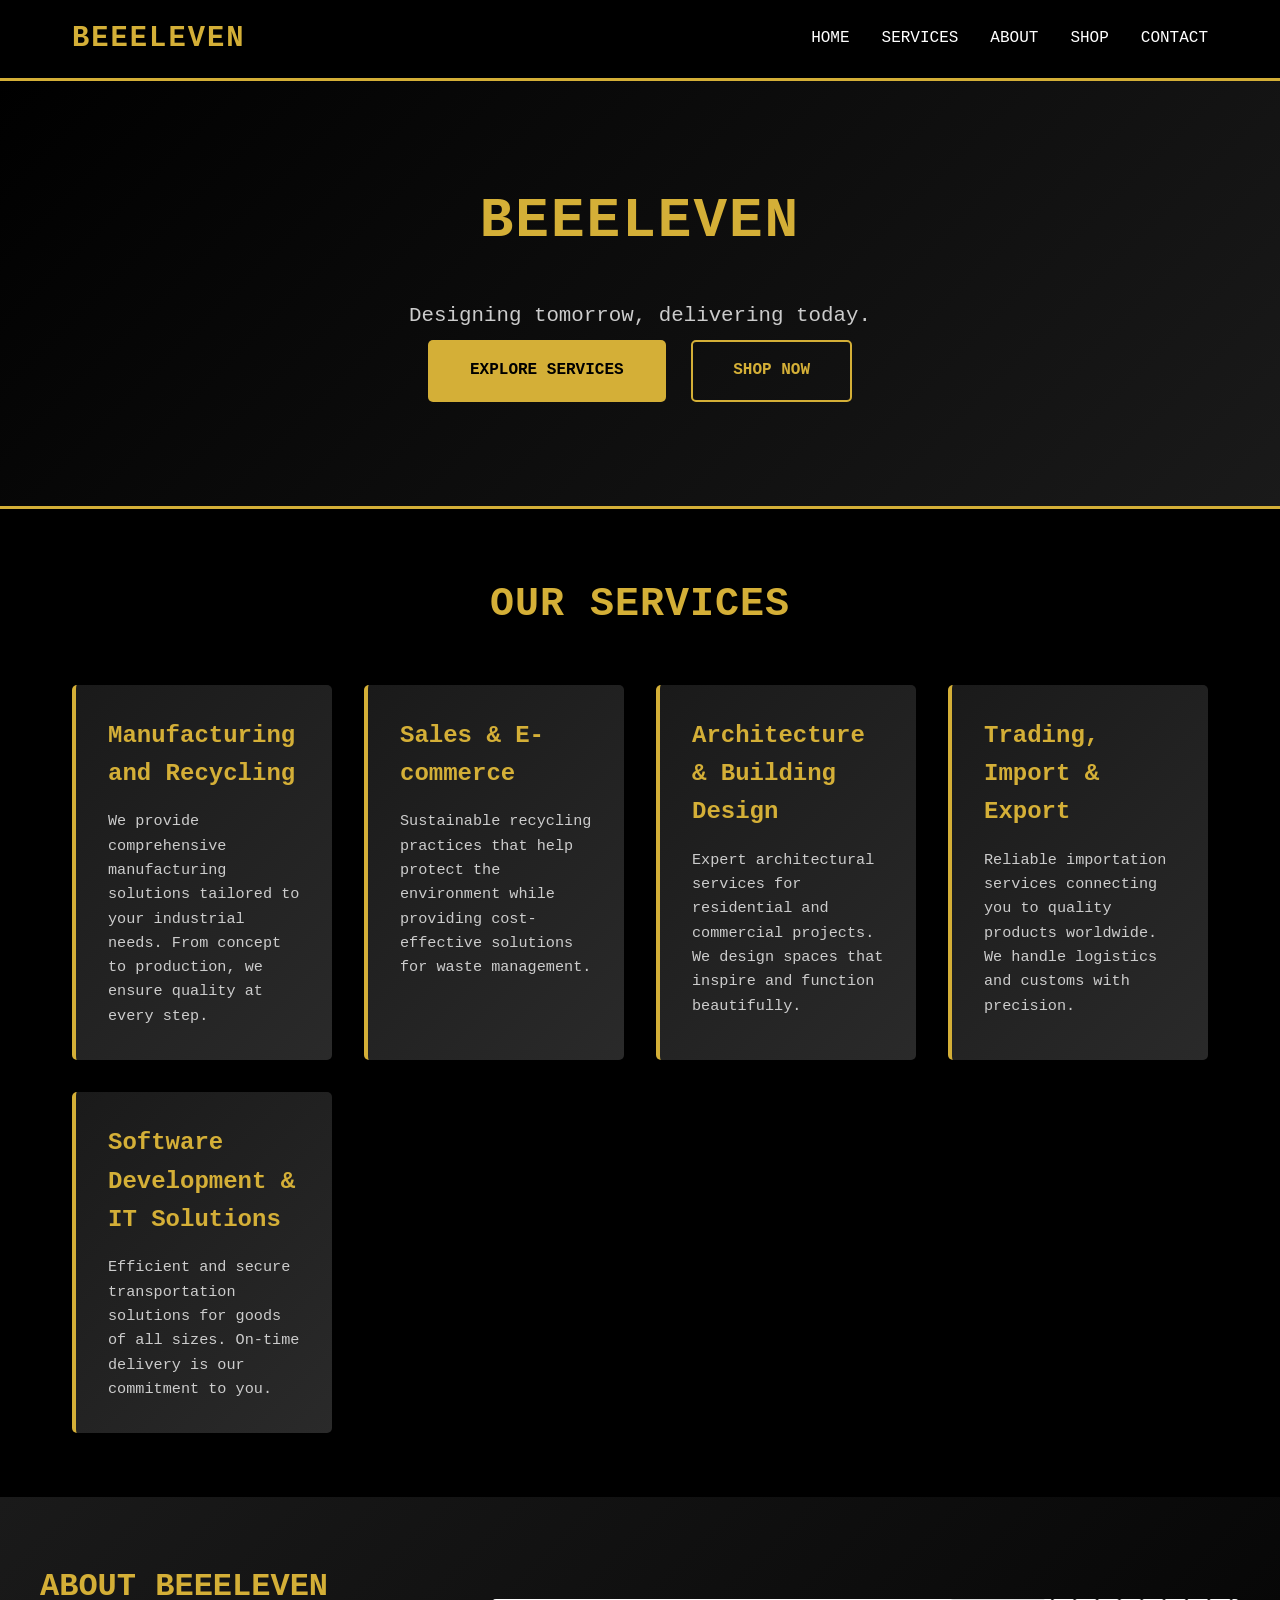
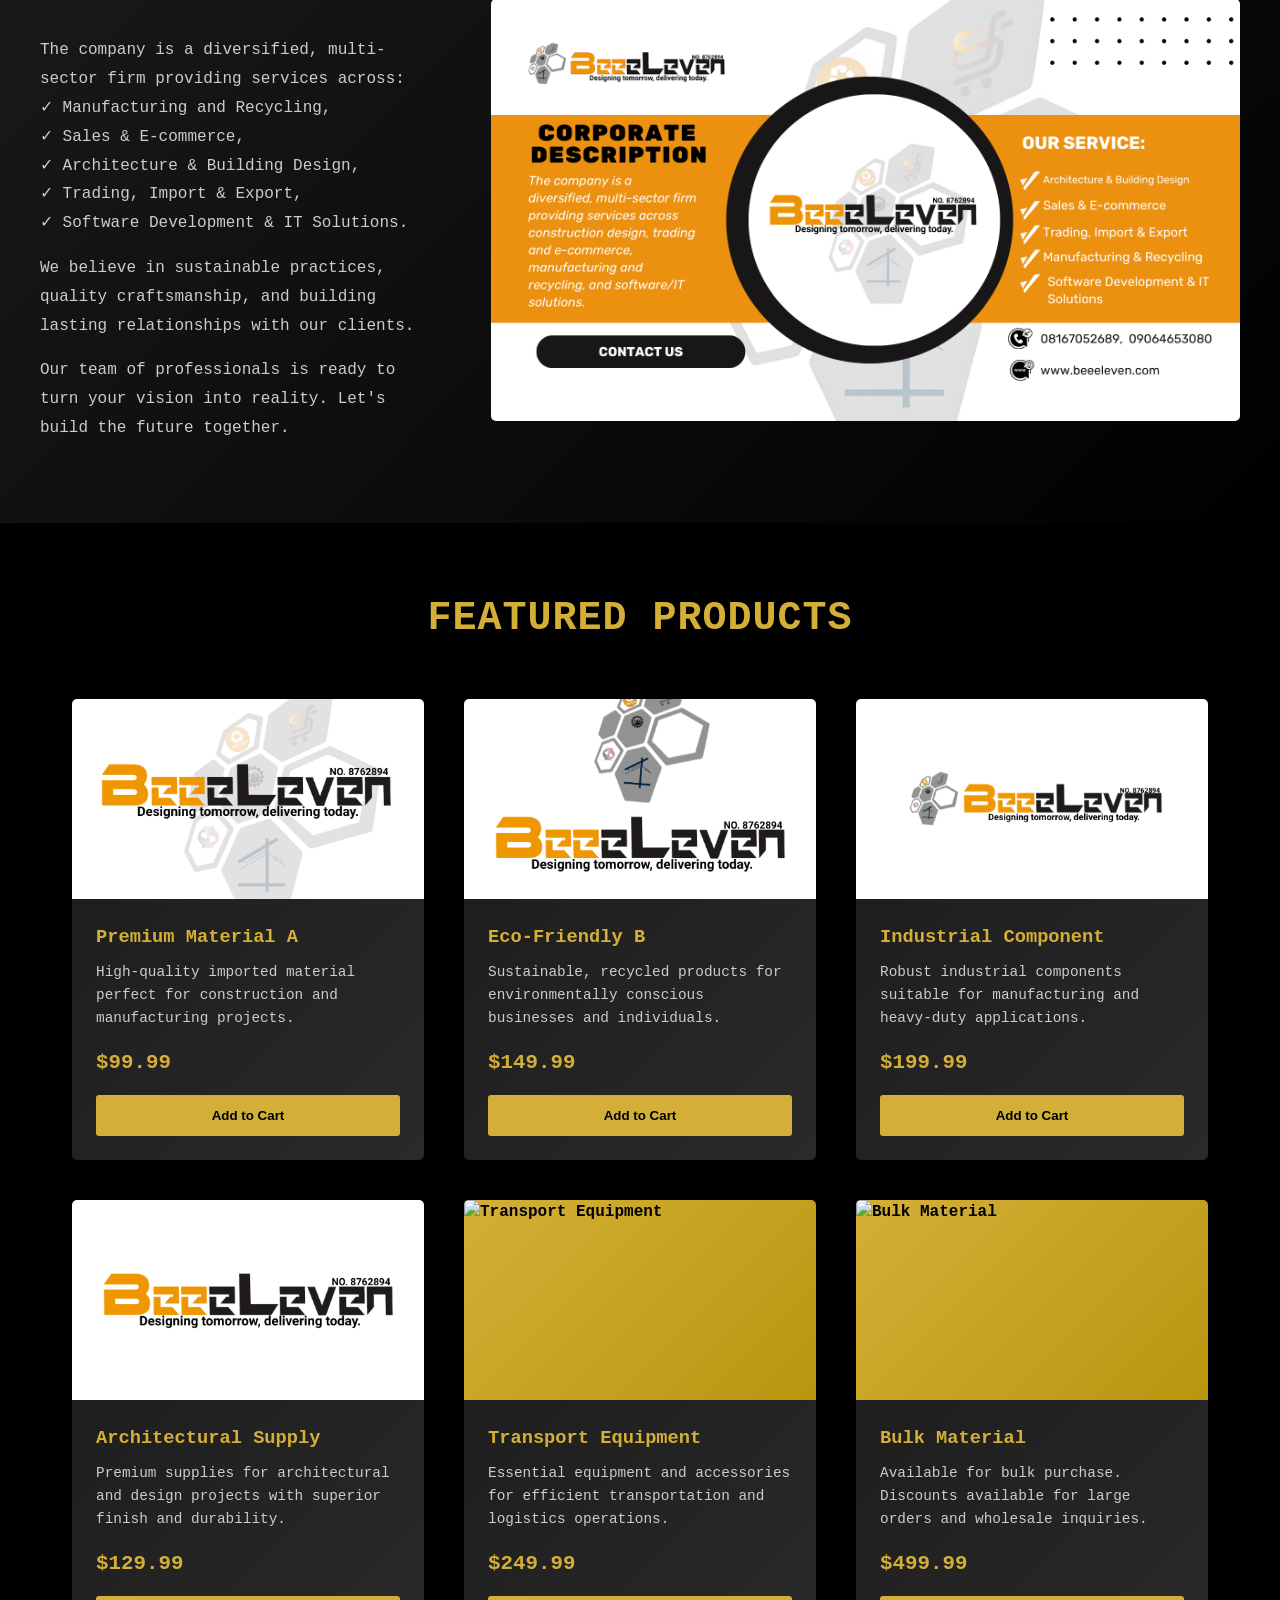
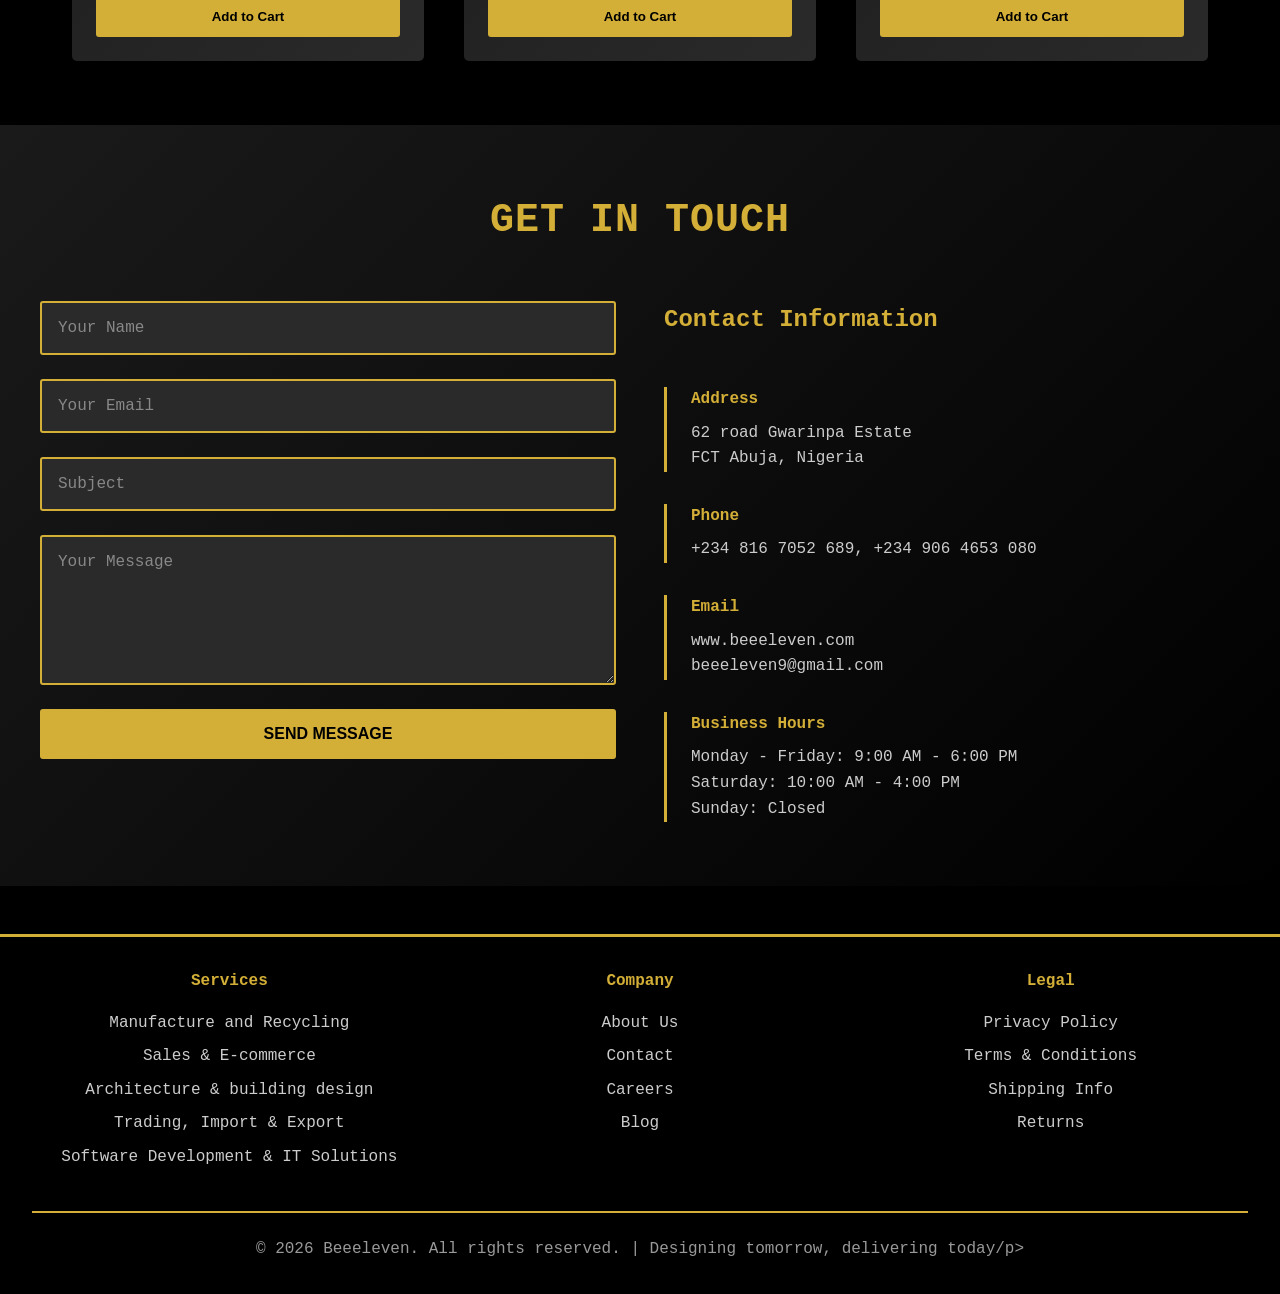
==== commit f2c1c966: "Add files via upload" ====
--- a/index.html
+++ b/index.html
@@ -209,7 +209,7 @@
       </div>
     </div>
     <div class="footer-bottom">
-      <p>&copy; 2026 Beeeleven. All rights reserved. | Designed for Excellence</p>
+      <p>&copy; 2026 Beeeleven. All rights reserved. | Designing tomorrow, delivering today/p>
     </div>
   </footer>
 
--- a/style.css
+++ b/style.css
@@ -1,736 +1,721 @@
-  :root {
-      --bg: #000000;
-      --text: #ffffff;
-      --muted: #cccccc;
-      --gold: #d4af37;
-      --dark-1: #1a1a1a;
-      --dark-2: #2a2a2a;
-    }
-    * {
-      margin: 0;
-      padding: 0;
-      box-sizing: border-box;
-    }
-
-    body {
-      font-family: 'Segoe UI', Tahoma, Geneva, Verdana, sans-serif;
-      color: var(--text);
-      background-color: var(--bg);
-      line-height: 1.6;
-    }
-
-    .sr-only {
-      position: absolute !important;
-      height: 1px; width: 1px;
-      overflow: hidden;
-      clip: rect(1px, 1px, 1px, 1px);
-      white-space: nowrap;
-      border: 0;
-      padding: 0;
-      margin: -1px;
-    }
-
-    /* Navigation */
-    header {
-      background-color: var(--bg);
-      border-bottom: 3px solid var(--gold);
-      position: sticky;
-      top: 0;
-      z-index: 1000;
-    }
-
-    nav {
-      display: flex;
-      justify-content: space-between;
-      align-items: center;
-      padding: 1rem 2rem;
-      max-width: 1200px;
-      margin: 0 auto;
-    }
-
-    .logo {
-      font-size: 1.8rem;
-      font-weight: bold;
-      color: #d4af37;
-      letter-spacing: 2px;
-    }
-
-    .nav-links {
-      display: flex;
-      list-style: none;
-      gap: 2rem;
-    }
-
-    .nav-links a {
-      color: #ffffff;
-      text-decoration: none;
-      font-weight: 500;
-      transition: color 0.3s ease;
-      position: relative;
-    }
-
-    .nav-links a:hover {
-      color: var(--gold);
-    }
-
-    .nav-links a::after {
-      content: '';
-      position: absolute;
-      bottom: -5px;
-      left: 0;
-      width: 0;
-      height: 2px;
-      background-color: #d4af37;
-      transition: width 0.3s ease;
-    }
-
-    .nav-links a:hover::after {
-      width: 100%;
-    }
-
-    /* Mobile Menu Toggle */
-    .menu-toggle {
-      display: none;
-      flex-direction: column;
-      cursor: pointer;
-      gap: 6px;
-      background: none;
-      border: none;
-      padding: 0;
-    }
-
-    .menu-toggle span {
-      width: 28px;
-      height: 3px;
-      background-color: var(--gold);
-      border-radius: 2px;
-      transition: all 0.3s ease;
-      display: block;
-    }
-
-    .menu-toggle.active span:nth-child(1) {
-      transform: rotate(45deg) translate(10px, 10px);
-    }
-
-    .menu-toggle.active span:nth-child(2) {
-      opacity: 0;
-    }
-
-    .menu-toggle.active span:nth-child(3) {
-      transform: rotate(-45deg) translate(7px, -7px);
-    }
-
-    .menu-toggle:focus {
-      outline: 3px solid rgba(212,175,55,0.25);
-      outline-offset: 3px;
-    }
-
-    .nav-links a:focus {
-      outline: 3px solid rgba(212,175,55,0.18);
-      outline-offset: 2px;
-    }
-
-    /* Hero Section */
-    .hero {
-      background: linear-gradient(135deg, var(--bg) 0%, var(--dark-1) 100%);
-      padding: 6rem 2rem;
-      text-align: center;
-      border-bottom: 3px solid #d4af37;
-    }
-
-    .hero-content {
-      max-width: 1200px;
-      margin: 0 auto;
-    }
-
-    .hero h1 {
-      font-size: 3.5rem;
-      color: var(--gold);
-      margin-bottom: 1rem;
-      letter-spacing: 2px;
-      text-transform: uppercase;
-    }
-
-    .hero p {
-      font-size: 1.3rem;
-      color: var(--muted);
-      margin-bottom: 2rem;
-      max-width: 700px;
-      margin-left: auto;
-      margin-right: auto;
-    }
-
-    .cta-button {
-      display: inline-block;
-      background-color: #d4af37;
-      color: #000000;
-      padding: 1rem 2.5rem;
-      text-decoration: none;
-      font-weight: bold;
-      border-radius: 5px;
-      transition: all 0.3s ease;
-      margin: 0.5rem;
-    }
-
-    .cta-button:hover {
-      background-color: #ffffff;
-      transform: translateY(-3px);
-      box-shadow: 0 10px 25px rgba(212,175,55,0.3);
-    }
-
-    .cta-button-secondary {
-      background-color: transparent;
-      color: var(--gold);
-      border: 2px solid var(--gold);
-    }
-
-    .cta-button-secondary:hover {
-      background-color: #d4af37;
-      color: #000000;
-    }
-
-    /* Services Section */
-    .services {
-      max-width: 1200px;
-      margin: 4rem auto;
-      padding: 0 2rem;
-    }
-
-    .section-title {
-      font-size: 2.5rem;
-      color: #d4af37;
-      text-align: center;
-      margin-bottom: 3rem;
-      text-transform: uppercase;
-      letter-spacing: 1px;
-    }
-
-    .services-grid {
-      display: grid;
-      grid-template-columns: repeat(auto-fit, minmax(250px, 1fr));
-      gap: 2rem;
-    }
-
-    .service-card {
-      background: linear-gradient(135deg, var(--dark-1) 0%, var(--dark-2) 100%);
-      padding: 2rem;
-      border-left: 4px solid #d4af37;
-      border-radius: 5px;
-      transition: all 0.3s ease;
-    }
-
-    .service-card:hover {
-      transform: translateY(-10px);
-      box-shadow: 0 15px 40px rgba(212,175,55,0.2);
-      background: linear-gradient(135deg, var(--dark-2) 0%, #3a3a3a 100%);
-    }
-
-    .service-card h3 {
-      color: #d4af37;
-      font-size: 1.5rem;
-      margin-bottom: 1rem;
-    }
-
-    .service-card p {
-      color: #cccccc;
-      font-size: 0.95rem;
-    }
-
-    /* About Section */
-    .about {
-      background: linear-gradient(135deg, #1a1a1a 0%, #000000 100%);
-      padding: 4rem 2rem;
-      margin: 3rem 0;
-    }
-
-    .about-content {
-      max-width: 1200px;
-      margin: 0 auto;
-      display: grid;
-      grid-template-columns: 1fr 1fr;
-      gap: 3rem;
-      align-items: center;
-    }
-
-    .about-text h2 {
-      color: #d4af37;
-      font-size: 2rem;
-      margin-bottom: 1.5rem;
-      text-transform: uppercase;
-    }
-
-    .about-text p {
-      color: #cccccc;
-      margin-bottom: 1rem;
-      line-height: 1.8;
-    }
-
-    .about-image {
-      border-radius: 5px;
-      display: flex;
-      align-items: center;
-      justify-content: center;
-      color: #000000;
-      font-weight: bold;
-      font-size: 1.2rem;
-    }
-
-    /* Shop Section */
-    .shop {
-      max-width: 1200px;
-      margin: 4rem auto;
-      padding: 0 2rem;
-    }
-
-    .products-grid {
-      display: grid;
-      grid-template-columns: repeat(auto-fit, minmax(280px, 1fr));
-      gap: 2.5rem;
-    }
-
-    .product-card {
-      background: linear-gradient(135deg, #1a1a1a 0%, #2a2a2a 100%);
-      border-radius: 5px;
-      overflow: hidden;
-      transition: all 0.3s ease;
-    }
-
-    .product-card:hover {
-      transform: scale(1.05);
-      box-shadow: 0 20px 50px rgba(212, 175, 55, 0.3);
-    }
-
-    .product-image {
-      background: linear-gradient(135deg, #d4af37 0%, #b8960f 100%);
-      height: 200px;
-      display: flex;
-      align-items: center;
-      justify-content: center;
-      color: #000000;
-      font-weight: bold;
-    }
-
-    .product-info {
-      padding: 1.5rem;
-    }
-
-    .product-info h3 {
-      color: #d4af37;
-      margin-bottom: 0.5rem;
-    }
-
-    .product-price {
-      color: #d4af37;
-      font-size: 1.3rem;
-      font-weight: bold;
-      margin: 1rem 0;
-    }
-
-    .product-info p {
-      color: #cccccc;
-      font-size: 0.9rem;
-      margin-bottom: 1rem;
-    }
-
-    .add-to-cart {
-      width: 100%;
-      background-color: #d4af37;
-      color: #000000;
-      border: none;
-      padding: 0.8rem;
-      border-radius: 3px;
-      font-weight: bold;
-      cursor: pointer;
-      transition: all 0.3s ease;
-    }
-
-    .add-to-cart:hover {
-      background-color: #ffffff;
-      transform: translateY(-2px);
-    }
-
-    /* Contact Section */
-    .contact {
-      background: linear-gradient(135deg, #1a1a1a 0%, #000000 100%);
-      padding: 4rem 2rem;
-      margin: 3rem 0;
-    }
-
-    .contact-content {
-      max-width: 1200px;
-      margin: 0 auto;
-      display: grid;
-      grid-template-columns: 1fr 1fr;
-      gap: 3rem;
-    }
-
-    .contact-form {
-      display: flex;
-      flex-direction: column;
-      gap: 1.5rem;
-    }
-
-    .contact-form input,
-    .contact-form textarea {
-      padding: 1rem;
-      background-color: #2a2a2a;
-      border: 2px solid #d4af37;
-      color: #ffffff;
-      border-radius: 3px;
-      font-family: inherit;
-      font-size: 1rem;
-    }
-
-    .contact-form input::placeholder,
-    .contact-form textarea::placeholder {
-      color: #888888;
-    }
-
-    .contact-form textarea {
-      resize: vertical;
-      min-height: 150px;
-    }
-
-    .contact-form button {
-      background-color: #d4af37;
-      color: #000000;
-      padding: 1rem;
-      border: none;
-      border-radius: 3px;
-      font-weight: bold;
-      cursor: pointer;
-      transition: all 0.3s ease;
-      font-size: 1rem;
-    }
-
-    .contact-form button:hover {
-      background-color: #ffffff;
-      transform: translateY(-2px);
-    }
-
-    .contact-info {
-      display: flex;
-      flex-direction: column;
-      gap: 2rem;
-    }
-
-    .contact-info h3 {
-      color: #d4af37;
-      font-size: 1.5rem;
-      margin-bottom: 1rem;
-    }
-
-    .contact-item {
-      border-left: 3px solid #d4af37;
-      padding-left: 1.5rem;
-    }
-
-    .contact-item h4 {
-      color: #d4af37;
-      margin-bottom: 0.5rem;
-    }
-
-    .contact-item p {
-      color: #cccccc;
-    }
-
-    /* Footer */
-    footer {
-      background-color: #000000;
-      border-top: 3px solid #d4af37;
-      padding: 2rem;
-      text-align: center;
-      color: #cccccc;
-      margin-top: 3rem;
-    }
-
-    .footer-content {
-      max-width: 1200px;
-      margin: 0 auto;
-      display: grid;
-      grid-template-columns: repeat(auto-fit, minmax(250px, 1fr));
-      gap: 2rem;
-      margin-bottom: 2rem;
-    }
-
-    .footer-section h4 {
-      color: #d4af37;
-      margin-bottom: 1rem;
-    }
-
-    .footer-section a {
-      color: #cccccc;
-      text-decoration: none;
-      display: block;
-      margin-bottom: 0.5rem;
-      transition: color 0.3s ease;
-    }
-
-    .footer-section a:hover {
-      color: #d4af37;
-    }
-
-    .footer-bottom {
-      border-top: 2px solid #d4af37;
-      padding-top: 1.5rem;
-      color: #999999;
-    }
-
-    /* Responsive Design */
-    @media (max-width: 768px) {
-      nav {
-        padding: 1rem;
-      }
-
-      .logo {
-        font-size: 1.3rem;
-      }
-
-      .menu-toggle {
-        display: flex;
-        z-index: 1001;
-      }
-
-      .nav-links {
-        position: absolute;
-        top: 60px;
-        left: 0;
-        right: 0;
-        background-color: var(--dark-1);
-        flex-direction: column;
-        gap: 0;
-        list-style: none;
-        max-height: 0;
-        overflow: hidden;
-        transition: max-height 0.3s ease;
-        width: 100%;
-        z-index: 999;
-      }
-
-      .nav-links.active {
-        max-height: 400px;
-      }
-
-      .nav-links li {
-        border-top: 1px solid #333333;
-      }
-
-      .nav-links li:first-child {
-        border-top: none;
-      }
-
-      .nav-links a {
-        display: block;
-        padding: 1.2rem;
-        color: #ffffff;
-        text-decoration: none;
-      }
-
-      .nav-links a:hover {
-        background-color: #333333;
-        color: #d4af37;
-      }
-
-      .nav-links a::after {
-        display: none;
-      }
-
-      .hero {
-        padding: 3rem 1rem;
-      }
-
-      .hero h1 {
-        font-size: 2rem;
-      }
-
-      .hero p {
-        font-size: 0.95rem;
-      }
-
-      .cta-button {
-        padding: 0.75rem 1.5rem;
-        font-size: 0.9rem;
-        display: block;
-        margin: 0.5rem auto;
-        width: 90%;
-        max-width: 300px;
-      }
-
-      .services {
-        padding: 0 1rem;
-        margin: 2rem auto;
-      }
-
-      .services-grid {
-        grid-template-columns: 1fr;
-        gap: 1.5rem;
-      }
-
-      .section-title {
-        font-size: 1.5rem;
-      }
-
-      .about,
-      .contact {
-        padding: 2rem 1rem;
-      }
-
-      .about-content,
-      .contact-content {
-        grid-template-columns: 1fr;
-        gap: 2rem;
-      }
-
-      .about-text h2 {
-        font-size: 1.5rem;
-      }
-
-      .about-image {
-        height: 250px;
-      }
-
-      .products-grid {
-        grid-template-columns: 1fr;
-        gap: 1.5rem;
-        padding: 0 1rem;
-      }
-
-      .product-card {
-        margin-bottom: 1rem;
-      }
-
-      .product-card:hover {
-        transform: scale(1.02);
-      }
-
-      .contact-form,
-      .contact-info {
-        gap: 1rem;
-      }
-
-      .contact-form input,
-      .contact-form textarea {
-        font-size: 16px;
-      }
-
-      .contact-item {
-        padding-left: 1rem;
-      }
-
-      .footer-content {
-        grid-template-columns: 1fr;
-        gap: 1.5rem;
-      }
-
-      .footer-section {
-        text-align: center;
-      }
-
-      .footer-section a {
-        display: inline-block;
-        margin: 0 0.5rem;
-      }
-    }
-
-    /* Extra Small Screens (320px - 480px) */
-    @media (max-width: 480px) {
-      header {
-        border-bottom: 2px solid #d4af37;
-      }
-
-      nav {
-        padding: 0.75rem;
-      }
-
-      .logo {
-        font-size: 1.1rem;
-        letter-spacing: 1px;
-      }
-
-      .hero {
-        padding: 2rem 1rem;
-      }
-
-      .hero h1 {
-        font-size: 1.5rem;
-        margin-bottom: 0.5rem;
-      }
-
-      .hero p {
-        font-size: 0.9rem;
-        margin-bottom: 1rem;
-      }
-
-      .cta-button {
-        padding: 0.6rem 1.2rem;
-        font-size: 0.8rem;
-      }
-
-      .section-title {
-        font-size: 1.3rem;
-        margin-bottom: 1.5rem;
-      }
-
-      .service-card {
-        padding: 1.5rem;
-        border-left: 3px solid #d4af37;
-      }
-
-      .service-card h3 {
-        font-size: 1.1rem;
-      }
-
-      .service-card p {
-        font-size: 0.85rem;
-      }
-
-      .about-text h2,
-      .contact h2 {
-        font-size: 1.3rem;
-      }
-
-      .product-image {
-        height: 150px;
-        font-size: 0.9rem;
-      }
-
-      .product-info h3 {
-        font-size: 1rem;
-      }
-
-      .product-price {
-        font-size: 1.1rem;
-      }
-
-      .contact-info h3 {
-        font-size: 1.2rem;
-      }
-
-      .contact-item h4 {
-        font-size: 0.95rem;
-      }
-
-      .contact-item p {
-        font-size: 0.85rem;
-      }
-
-      footer {
-        padding: 1.5rem 1rem;
-        font-size: 0.9rem;
-      }
-
-      .footer-bottom {
-        font-size: 0.8rem;
-      }
-    }
-
-    /* Tablets (481px - 1024px) */
-    @media (min-width: 481px) and (max-width: 1024px) {
-      .services-grid {
-        grid-template-columns: repeat(2, 1fr);
-      }
-
-      .products-grid {
-        grid-template-columns: repeat(2, 1fr);
-      }
-    }+:root {
+  --bg: #000000;
+  --text: #ffffff;
+  --muted: #cccccc;
+  --gold: #d4af37;
+  --dark-1: #1a1a1a;
+  --dark-2: #2a2a2a;
+}
+
+* {
+  margin: 0;
+  padding: 0;
+  box-sizing: border-box;
+}
+
+body {
+  font-family: 'Courier New', Courier, monospace;
+  color: var(--text);
+  background-color: var(--bg);
+  line-height: 1.6;
+}
+
+.sr-only {
+  position: absolute !important;
+  height: 1px;
+  width: 1px;
+  overflow: hidden;
+  clip: rect(1px, 1px, 1px, 1px);
+  white-space: nowrap;
+  border: 0;
+  padding: 0;
+  margin: -1px;
+}
+
+/* Navigation */
+header {
+  background-color: var(--bg);
+  border-bottom: 3px solid var(--gold);
+  position: sticky;
+  top: 0;
+  z-index: 1000;
+}
+
+nav {
+  display: flex;
+  justify-content: space-between;
+  align-items: center;
+  padding: 1rem 2rem;
+  max-width: 1200px;
+  margin: 0 auto;
+}
+
+.logo {
+  font-size: 1.8rem;
+  font-weight: bold;
+  color: var(--gold);
+  letter-spacing: 2px;
+}
+
+.nav-links {
+  display: flex;
+  list-style: none;
+  gap: 2rem;
+}
+
+.nav-links a {
+  color: var(--text);
+  text-decoration: none;
+  font-weight: 500;
+  transition: color 0.3s ease;
+  position: relative;
+}
+
+.nav-links a:hover {
+  color: var(--gold);
+}
+
+.nav-links a::after {
+  content: '';
+  position: absolute;
+  bottom: -5px;
+  left: 0;
+  width: 0;
+  height: 2px;
+  background-color: var(--gold);
+  transition: width 0.3s ease;
+}
+
+.nav-links a:hover::after {
+  width: 100%;
+}
+
+.nav-links a:focus {
+  outline: 3px solid rgba(212, 175, 55, 0.18);
+  outline-offset: 2px;
+}
+
+/* Mobile Menu Toggle */
+.menu-toggle {
+  display: none;
+  flex-direction: column;
+  cursor: pointer;
+  gap: 6px;
+  background: none;
+  border: none;
+  padding: 0;
+}
+
+.menu-toggle span {
+  width: 28px;
+  height: 3px;
+  background-color: var(--gold);
+  border-radius: 2px;
+  transition: all 0.3s ease;
+  display: block;
+}
+
+.menu-toggle.active span:nth-child(1) {
+  transform: rotate(45deg) translate(10px, 10px);
+}
+
+.menu-toggle.active span:nth-child(2) {
+  opacity: 0;
+}
+
+.menu-toggle.active span:nth-child(3) {
+  transform: rotate(-45deg) translate(7px, -7px);
+}
+
+.menu-toggle:focus {
+  outline: 3px solid rgba(212, 175, 55, 0.25);
+  outline-offset: 3px;
+}
+
+/* Hero Section */
+.hero {
+  background: linear-gradient(135deg, var(--bg) 0%, var(--dark-1) 100%);
+  padding: 6rem 2rem;
+  text-align: center;
+  border-bottom: 3px solid var(--gold);
+}
+
+.hero-content {
+  max-width: 1200px;
+  margin: 0 auto;
+}
+
+.hero h1 {
+  font-size: 3.5rem;
+  color: var(--gold);
+  margin-bottom: 1rem;
+  letter-spacing: 2px;
+  text-transform: uppercase;
+}
+
+.hero p {
+  font-size: 1.3rem;
+  color: var(--muted);
+  margin: 2rem auto 0;
+  max-width: 700px;
+}
+
+.cta-button {
+  display: inline-block;
+  background-color: var(--gold);
+  color: var(--bg);
+  padding: 1rem 2.5rem;
+  text-decoration: none;
+  font-weight: bold;
+  border-radius: 5px;
+  transition: all 0.3s ease;
+  margin: 0.5rem;
+  border: 2px solid transparent;
+}
+
+.cta-button:hover {
+  background-color: var(--text);
+  transform: translateY(-3px);
+  box-shadow: 0 10px 25px rgba(212, 175, 55, 0.3);
+}
+
+.cta-button-secondary {
+  background-color: transparent;
+  color: var(--gold);
+  border-color: var(--gold);
+}
+
+.cta-button-secondary:hover {
+  background-color: var(--gold);
+  color: var(--bg);
+}
+
+/* Services Section */
+.services {
+  max-width: 1200px;
+  margin: 4rem auto;
+  padding: 0 2rem;
+}
+
+.section-title {
+  font-size: 2.5rem;
+  color: var(--gold);
+  text-align: center;
+  margin-bottom: 3rem;
+  text-transform: uppercase;
+  letter-spacing: 1px;
+}
+
+.services-grid,
+.products-grid {
+  display: grid;
+  gap: 2rem;
+}
+
+.services-grid {
+  grid-template-columns: repeat(auto-fit, minmax(250px, 1fr));
+}
+
+.service-card {
+  background: linear-gradient(135deg, var(--dark-1) 0%, var(--dark-2) 100%);
+  padding: 2rem;
+  border-left: 4px solid var(--gold);
+  border-radius: 5px;
+  transition: all 0.3s ease;
+}
+
+.service-card:hover {
+  transform: translateY(-10px);
+  box-shadow: 0 15px 40px rgba(212, 175, 55, 0.2);
+  background: linear-gradient(135deg, var(--dark-2) 0%, #3a3a3a 100%);
+}
+
+.service-card h3 {
+  color: var(--gold);
+  font-size: 1.5rem;
+  margin-bottom: 1rem;
+}
+
+.service-card p {
+  color: var(--muted);
+  font-size: 0.95rem;
+}
+
+/* About Section */
+.about {
+  background: linear-gradient(135deg, var(--dark-1) 0%, var(--bg) 100%);
+  padding: 4rem 2rem;
+  margin: 3rem 0;
+}
+
+.about-content {
+  max-width: 1200px;
+  margin: 0 auto;
+  display: grid;
+  grid-template-columns: 0.7fr 1.3fr;
+  gap: 3rem;
+  align-items: center;
+}
+
+.about-text h2 {
+  color: var(--gold);
+  font-size: 2rem;
+  margin-bottom: 1.5rem;
+  text-transform: uppercase;
+}
+
+.about-text p {
+  color: var(--muted);
+  margin-bottom: 1rem;
+  line-height: 1.8;
+}
+
+.about-image {
+  border-radius: 5px;
+  display: flex;
+  align-items: center;
+  justify-content: center;
+  color: var(--bg);
+}
+
+/* Shop Section */
+.shop {
+  max-width: 1200px;
+  margin: 4rem auto;
+  padding: 0 2rem;
+}
+
+.products-grid {
+  grid-template-columns: repeat(auto-fit, minmax(280px, 1fr));
+  gap: 2.5rem;
+}
+
+.product-card {
+  background: linear-gradient(135deg, var(--dark-1) 0%, var(--dark-2) 100%);
+  border-radius: 5px;
+  overflow: hidden;
+  transition: all 0.3s ease;
+}
+
+.product-card:hover {
+  transform: scale(1.05);
+  box-shadow: 0 20px 50px rgba(212, 175, 55, 0.3);
+}
+
+.product-image {
+  background: linear-gradient(135deg, var(--gold) 0%, #b8960f 100%);
+  height: 200px;
+  display: flex;
+  align-items: center;
+  justify-content: center;
+  color: var(--bg);
+  font-weight: bold;
+}
+
+.product-info {
+  padding: 1.5rem;
+}
+
+.product-info h3 {
+  color: var(--gold);
+  margin-bottom: 0.5rem;
+}
+
+.product-price {
+  color: var(--gold);
+  font-size: 1.3rem;
+  font-weight: bold;
+  margin: 1rem 0;
+}
+
+.product-info p {
+  color: var(--muted);
+  font-size: 0.9rem;
+  margin-bottom: 1rem;
+}
+
+.add-to-cart {
+  width: 100%;
+  background-color: var(--gold);
+  color: var(--bg);
+  border: none;
+  padding: 0.8rem;
+  border-radius: 3px;
+  font-weight: bold;
+  cursor: pointer;
+  transition: all 0.3s ease;
+}
+
+.add-to-cart:hover {
+  background-color: var(--text);
+  transform: translateY(-2px);
+}
+
+/* Contact Section */
+.contact {
+  background: linear-gradient(135deg, var(--dark-1) 0%, var(--bg) 100%);
+  padding: 4rem 2rem;
+  margin: 3rem 0;
+}
+
+.contact-content {
+  max-width: 1200px;
+  margin: 0 auto;
+  display: grid;
+  grid-template-columns: 1fr 1fr;
+  gap: 3rem;
+}
+
+.contact-form {
+  display: flex;
+  flex-direction: column;
+  gap: 1.5rem;
+}
+
+.contact-form input,
+.contact-form textarea {
+  padding: 1rem;
+  background-color: var(--dark-2);
+  border: 2px solid var(--gold);
+  color: var(--text);
+  border-radius: 3px;
+  font-family: inherit;
+  font-size: 1rem;
+}
+
+.contact-form input::placeholder,
+.contact-form textarea::placeholder {
+  color: #888888;
+}
+
+.contact-form textarea {
+  resize: vertical;
+  min-height: 150px;
+}
+
+.contact-form button {
+  background-color: var(--gold);
+  color: var(--bg);
+  padding: 1rem;
+  border: none;
+  border-radius: 3px;
+  font-weight: bold;
+  cursor: pointer;
+  transition: all 0.3s ease;
+  font-size: 1rem;
+}
+
+.contact-form button:hover {
+  background-color: var(--text);
+  transform: translateY(-2px);
+}
+
+.contact-info {
+  display: flex;
+  flex-direction: column;
+  gap: 2rem;
+}
+
+.contact-info h3 {
+  color: var(--gold);
+  font-size: 1.5rem;
+  margin-bottom: 1rem;
+}
+
+.contact-item {
+  border-left: 3px solid var(--gold);
+  padding-left: 1.5rem;
+}
+
+.contact-item h4 {
+  color: var(--gold);
+  margin-bottom: 0.5rem;
+}
+
+.contact-item p {
+  color: var(--muted);
+}
+
+/* Footer */
+footer {
+  background-color: var(--bg);
+  border-top: 3px solid var(--gold);
+  padding: 2rem;
+  text-align: center;
+  color: var(--muted);
+  margin-top: 3rem;
+}
+
+.footer-content {
+  max-width: 1200px;
+  margin: 0 auto 2rem;
+  display: grid;
+  grid-template-columns: repeat(auto-fit, minmax(250px, 1fr));
+  gap: 2rem;
+}
+
+.footer-section h4 {
+  color: var(--gold);
+  margin-bottom: 1rem;
+}
+
+.footer-section a {
+  color: var(--muted);
+  text-decoration: none;
+  display: block;
+  margin-bottom: 0.5rem;
+  transition: color 0.3s ease;
+}
+
+.footer-section a:hover {
+  color: var(--gold);
+}
+
+.footer-bottom {
+  border-top: 2px solid var(--gold);
+  padding-top: 1.5rem;
+  color: #999999;
+}
+
+/* Responsive Design */
+@media (max-width: 768px) {
+  nav {
+    padding: 1rem;
+  }
+
+  .logo {
+    font-size: 1.3rem;
+  }
+
+  .menu-toggle {
+    display: flex;
+    z-index: 1001;
+  }
+
+  .nav-links {
+    position: absolute;
+    top: 60px;
+    left: 0;
+    right: 0;
+    background-color: var(--dark-1);
+    flex-direction: column;
+    gap: 0;
+    max-height: 0;
+    overflow: hidden;
+    transition: max-height 0.3s ease;
+    width: 100%;
+    z-index: 999;
+  }
+
+  .nav-links.active {
+    max-height: 400px;
+  }
+
+  .nav-links li {
+    border-top: 1px solid #333333;
+  }
+
+  .nav-links li:first-child {
+    border-top: none;
+  }
+
+  .nav-links a {
+    display: block;
+    padding: 1.2rem;
+    color: var(--text);
+  }
+
+  .nav-links a:hover {
+    background-color: #333333;
+    color: var(--gold);
+  }
+
+  .nav-links a::after {
+    display: none;
+  }
+
+  .hero {
+    padding: 3rem 1rem;
+  }
+
+  .hero h1 {
+    font-size: 2rem;
+  }
+
+  .hero p {
+    font-size: 0.95rem;
+  }
+
+  .cta-button {
+    padding: 0.75rem 1.5rem;
+    font-size: 0.9rem;
+    display: block;
+    margin: 0.5rem auto;
+    width: 90%;
+    max-width: 300px;
+  }
+
+  .services {
+    padding: 0 1rem;
+    margin: 2rem auto;
+  }
+
+  .services-grid {
+    grid-template-columns: 1fr;
+    gap: 1.5rem;
+  }
+
+  .section-title {
+    font-size: 1.5rem;
+  }
+
+  .about,
+  .contact {
+    padding: 2rem 1rem;
+  }
+
+  .about-content,
+  .contact-content {
+    grid-template-columns: 1fr;
+    gap: 2rem;
+  }
+
+  .about-text h2 {
+    font-size: 1.5rem;
+  }
+
+  .about-image {
+    height: 250px;
+  }
+
+  .products-grid {
+    grid-template-columns: 1fr;
+    gap: 1.5rem;
+  }
+
+  .product-card:hover {
+    transform: scale(1.02);
+  }
+
+  .contact-form input,
+  .contact-form textarea {
+    font-size: 16px;
+  }
+
+  .contact-item {
+    padding-left: 1rem;
+  }
+
+  .footer-content {
+    grid-template-columns: 1fr;
+    gap: 1.5rem;
+  }
+
+  .footer-section {
+    text-align: center;
+  }
+
+  .footer-section a {
+    display: inline-block;
+    margin: 0 0.5rem;
+  }
+}
+
+@media (max-width: 480px) {
+  header {
+    border-bottom: 2px solid var(--gold);
+  }
+
+  nav {
+    padding: 0.75rem;
+  }
+
+  .logo {
+    font-size: 1.1rem;
+    letter-spacing: 1px;
+  }
+
+  .hero {
+    padding: 2rem 1rem;
+  }
+
+  .hero h1 {
+    font-size: 1.5rem;
+    margin-bottom: 0.5rem;
+  }
+
+  .hero p {
+    font-size: 0.9rem;
+    margin-bottom: 1rem;
+  }
+
+  .cta-button {
+    padding: 0.6rem 1.2rem;
+    font-size: 0.8rem;
+  }
+
+  .section-title {
+    font-size: 1.3rem;
+    margin-bottom: 1.5rem;
+  }
+
+  .service-card {
+    padding: 1.5rem;
+  }
+
+  .service-card h3 {
+    font-size: 1.1rem;
+  }
+
+  .service-card p {
+    font-size: 0.85rem;
+  }
+
+  .about-text h2 {
+    font-size: 1.3rem;
+  }
+
+  .product-image {
+    height: 150px;
+    font-size: 0.9rem;
+  }
+
+  .product-info h3 {
+    font-size: 1rem;
+  }
+
+  .product-price {
+    font-size: 1.1rem;
+  }
+
+  .contact-info h3 {
+    font-size: 1.2rem;
+  }
+
+  .contact-item h4 {
+    font-size: 0.95rem;
+  }
+
+  .contact-item p {
+    font-size: 0.85rem;
+  }
+
+  footer {
+    padding: 1.5rem 1rem;
+    font-size: 0.9rem;
+  }
+
+  .footer-bottom {
+    font-size: 0.8rem;
+  }
+}
+
+@media (min-width: 481px) and (max-width: 1024px) {
+  .services-grid {
+    grid-template-columns: repeat(2, 1fr);
+  }
+
+  .products-grid {
+    grid-template-columns: repeat(2, 1fr);
+  }
+}
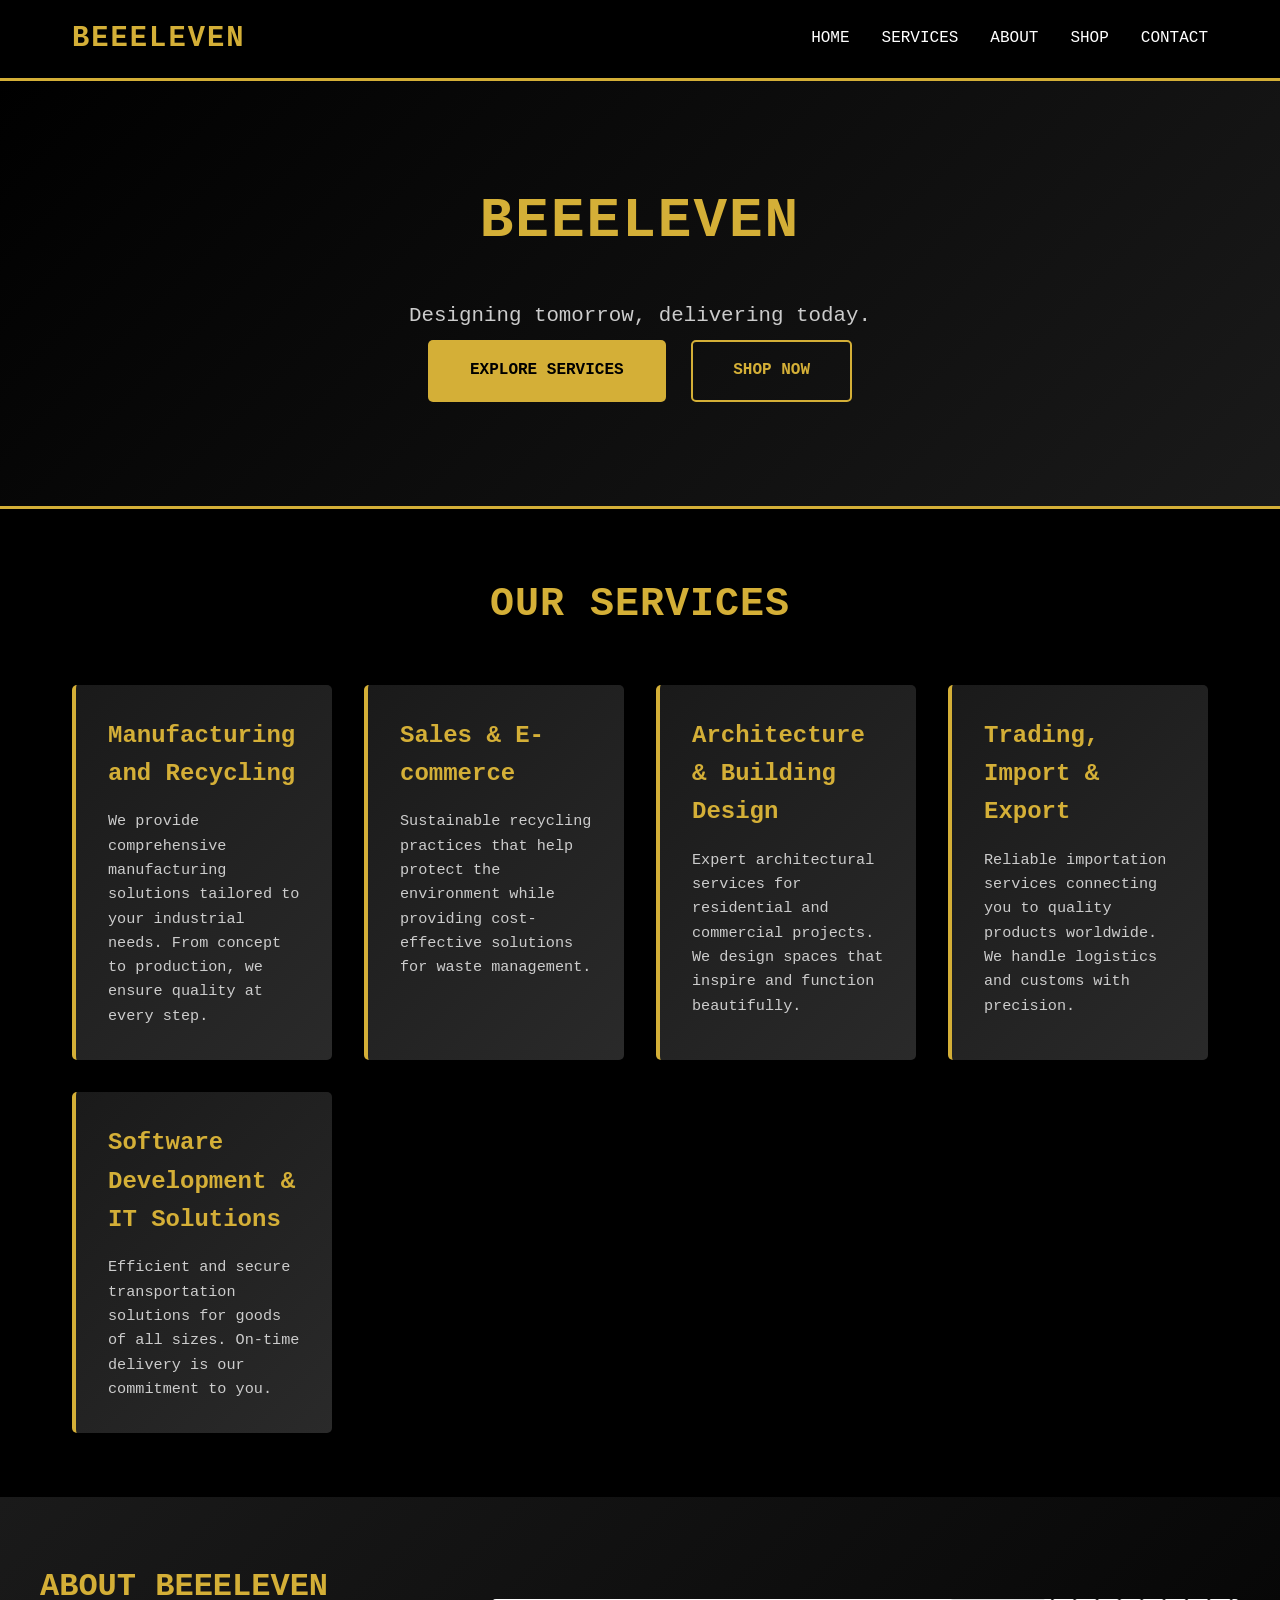
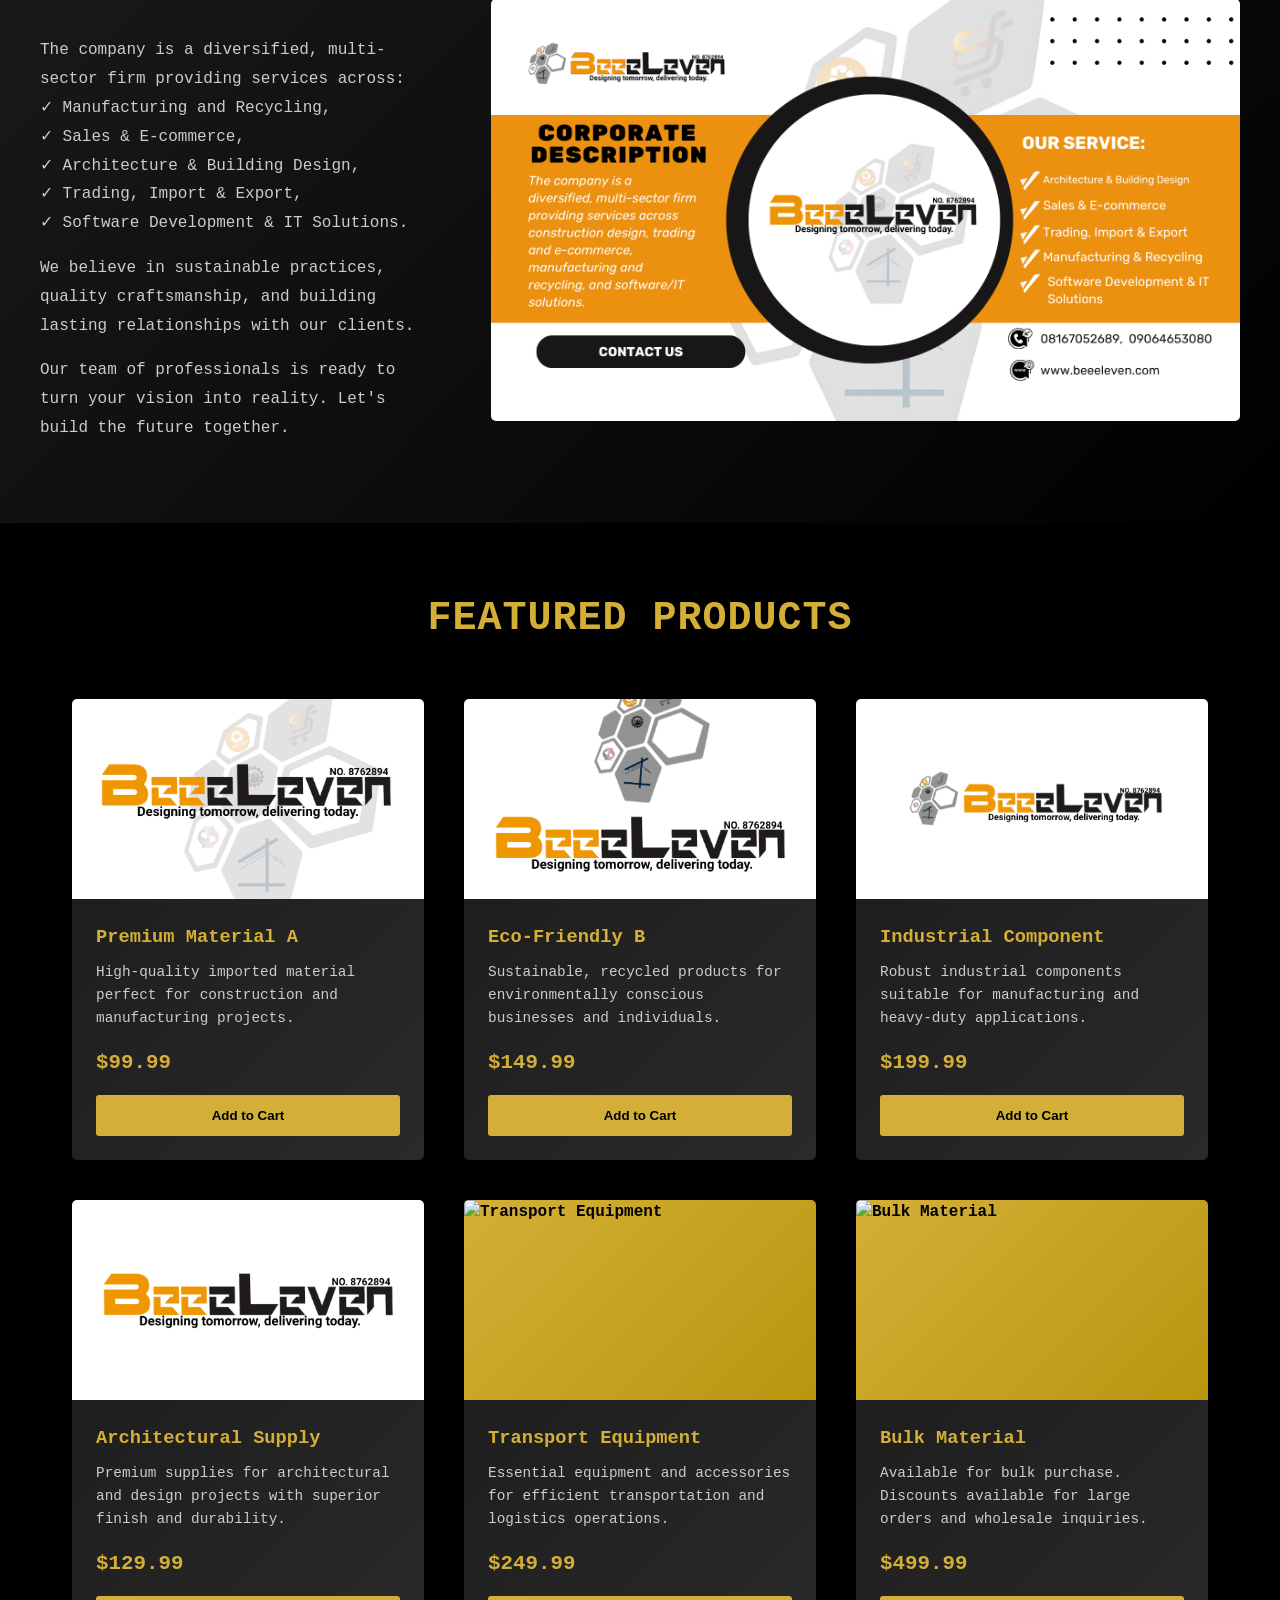
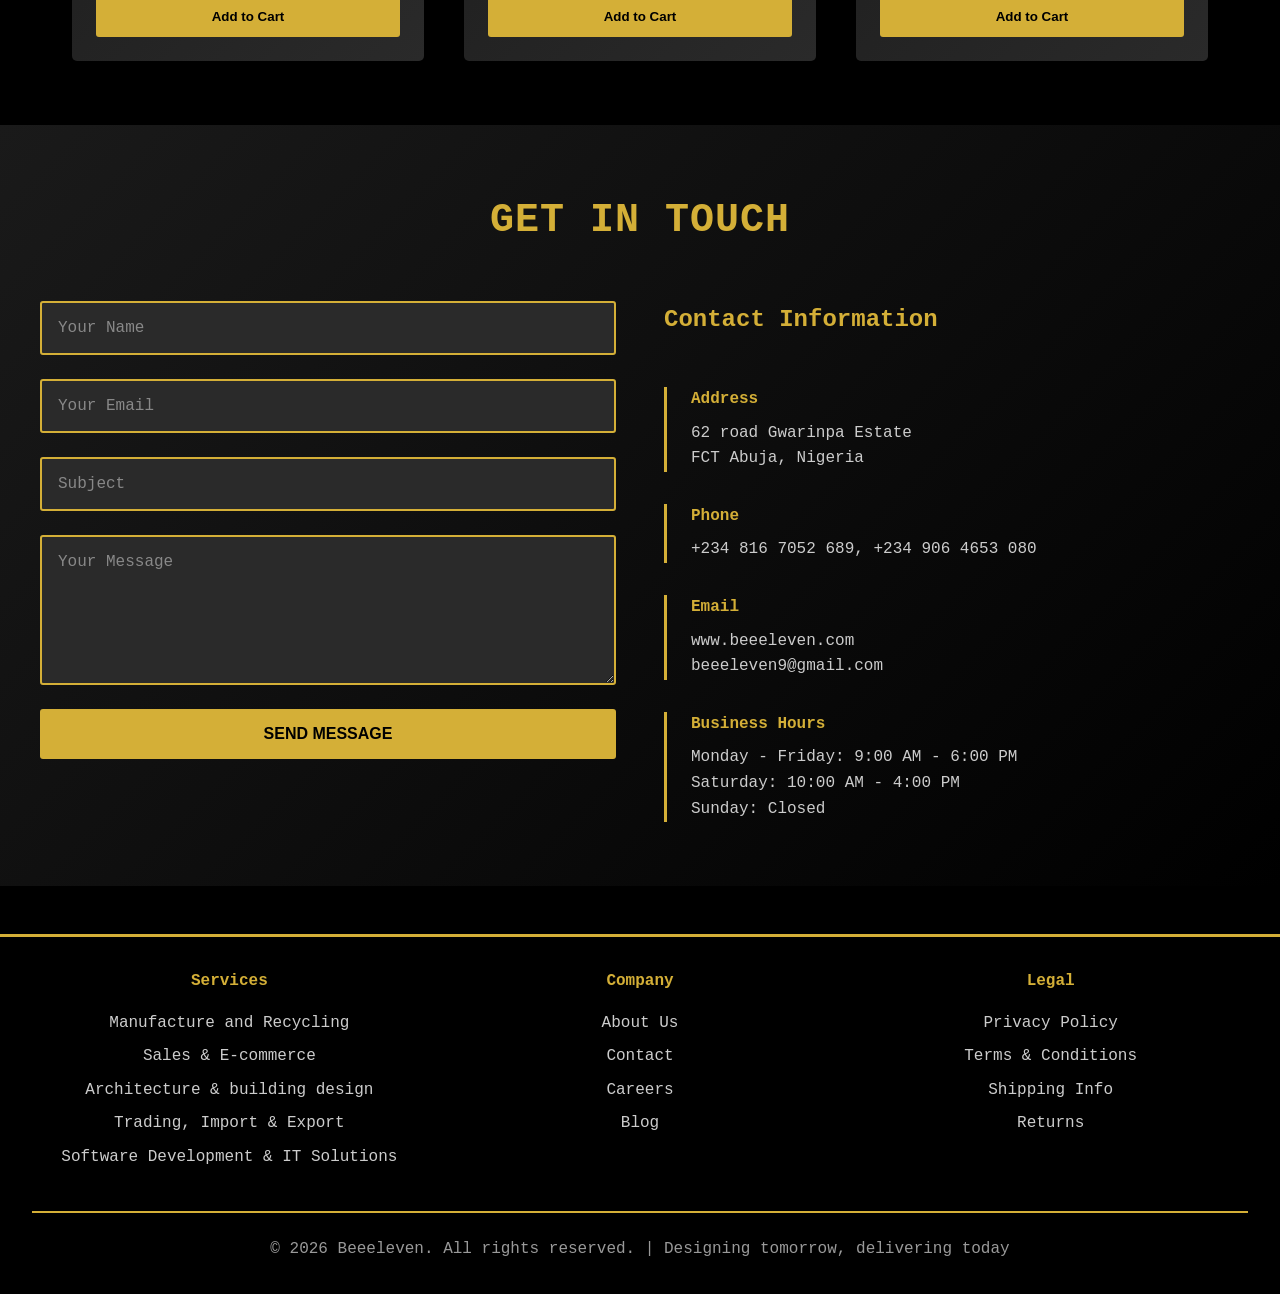
==== commit cbf77ca9: "Update index.html" ====
--- a/index.html
+++ b/index.html
@@ -209,7 +209,7 @@
       </div>
     </div>
     <div class="footer-bottom">
-      <p>&copy; 2026 Beeeleven. All rights reserved. | Designing tomorrow, delivering today/p>
+      <p>&copy; 2026 Beeeleven. All rights reserved. | Designing tomorrow, delivering today</p>
     </div>
   </footer>
 
@@ -285,4 +285,5 @@
     });
   </script>
 </body>
-</html>+
+</html>
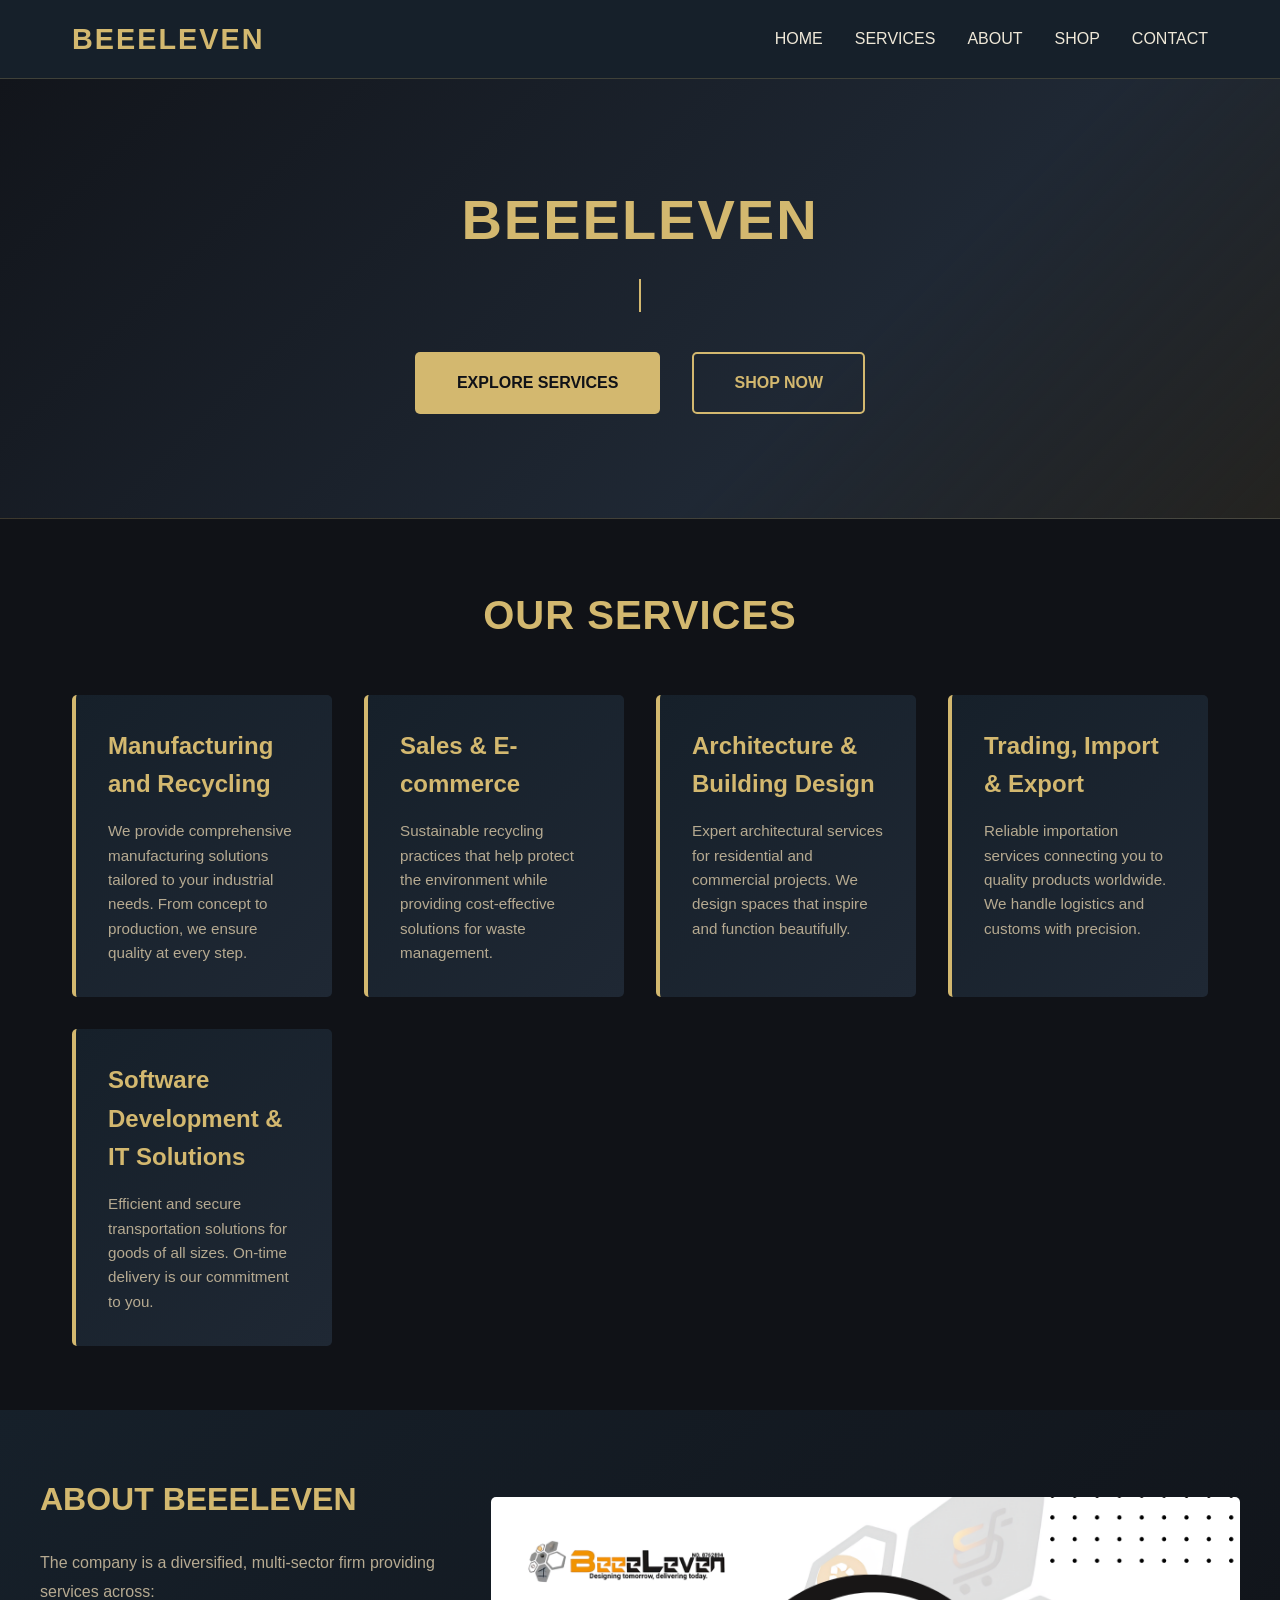
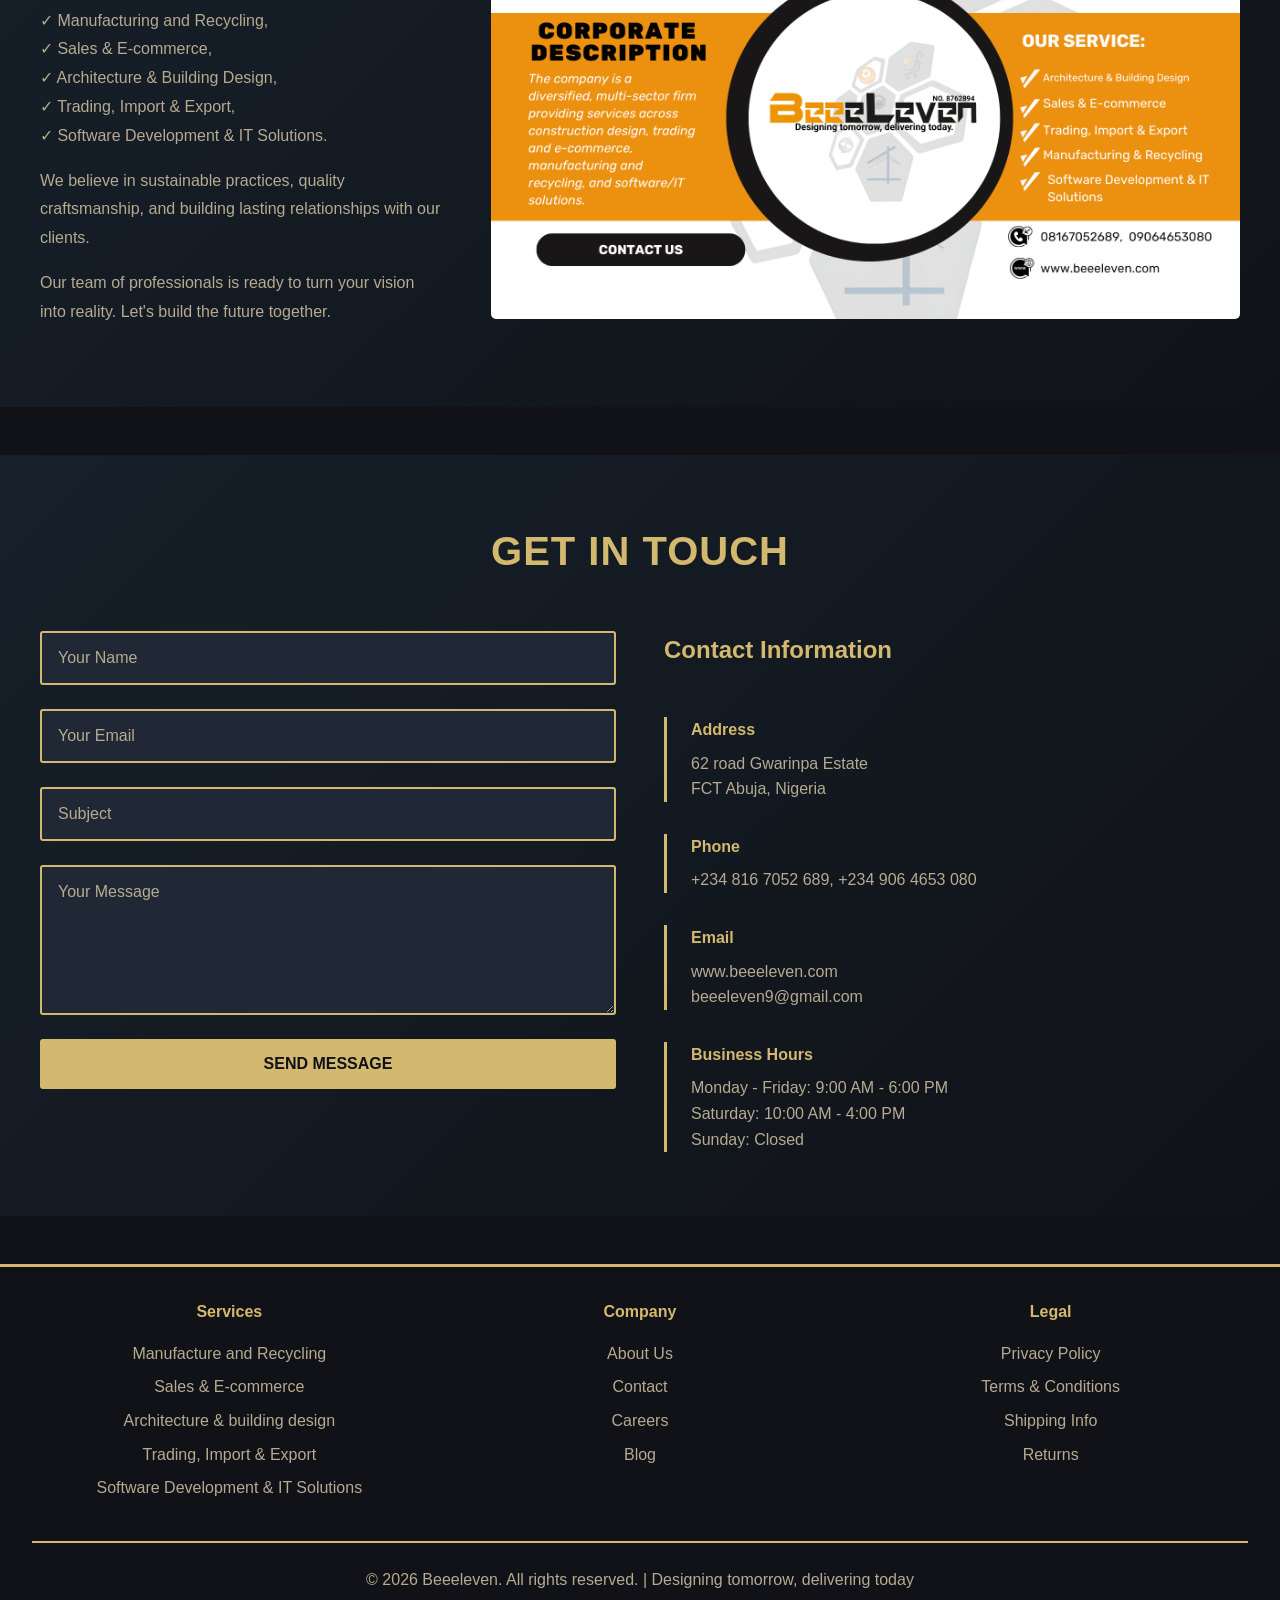
==== commit 444d830d: "Add files via upload" ====
--- a/index.html
+++ b/index.html
@@ -21,7 +21,7 @@
         <li><a href="#home">HOME</a></li>
         <li><a href="#services">SERVICES</a></li>
         <li><a href="#about">ABOUT</a></li>
-        <li><a href="#shop">SHOP</a></li>
+        <li><a href="purchases.html">SHOP</a></li>
         <li><a href="#contact">CONTACT</a></li>
       </ul>
     </nav>
@@ -30,10 +30,14 @@
   <!-- Hero Section -->
   <section class="hero" id="home">
     <div class="hero-content">
-      <h1>BEEELEVEN</h3>
-      <p>Designing tomorrow, delivering today. </p>
-      <a href="#services" class="cta-button">EXPLORE SERVICES</a>
-      <a href="#shop" class="cta-button cta-button-secondary">SHOP NOW</a>
+      <div class="hero-text">
+        <h1>BEEELEVEN</h1>
+        <p class="typewriter">Designing tomorrow, delivering today.</p>
+      </div>
+      <div class="hero-actions">
+        <a href="#services" class="cta-button">EXPLORE SERVICES</a>
+        <a href="purchases.html" class="cta-button cta-button-secondary">SHOP NOW</a>
+      </div>
     </div>
   </section>
 
@@ -76,67 +80,6 @@
       </div>
       <div class="about-image">
         <img src="Service.png" alt="Beeeleven company operations" style="width:100%;height: 100%;object-fit:cover;border-radius:5px;">
-      </div>
-    </div>
-  </section>
-
-  <!-- Shop Section -->
-  <section class="shop" id="shop">
-    <h2 class="section-title">FEATURED PRODUCTS</h2>
-    <div class="products-grid">
-      <div class="product-card">
-        <div class="product-image"><img src="1.png" alt="Premium Material A" style="width:100%;height:100%;object-fit:cover;"></div>
-        <div class="product-info">
-          <h3>Premium Material A</h3>
-          <p>High-quality imported material perfect for construction and manufacturing projects.</p>
-          <div class="product-price">$99.99</div>
-          <button class="add-to-cart">Add to Cart</button>
-        </div>
-      </div>
-      <div class="product-card">
-        <div class="product-image"><img src="2.png" alt="Eco-Friendly B" style="width:100%;height:100%;object-fit:cover;"></div>
-        <div class="product-info">
-          <h3>Eco-Friendly B</h3>
-          <p>Sustainable, recycled products for environmentally conscious businesses and individuals.</p>
-          <div class="product-price">$149.99</div>
-          <button class="add-to-cart">Add to Cart</button>
-        </div>
-      </div>
-      <div class="product-card">
-        <div class="product-image"><img src="3.png" alt="Industrial Component" style="width:100%;height:100%;object-fit:cover;"></div>
-        <div class="product-info">
-          <h3>Industrial Component</h3>
-          <p>Robust industrial components suitable for manufacturing and heavy-duty applications.</p>
-          <div class="product-price">$199.99</div>
-          <button class="add-to-cart">Add to Cart</button>
-        </div>
-      </div>
-      <div class="product-card">
-        <div class="product-image"><img src="4.png" alt="Architectural Supply" style="width:100%;height:100%;object-fit:cover;"></div>
-        <div class="product-info">
-          <h3>Architectural Supply</h3>
-          <p>Premium supplies for architectural and design projects with superior finish and durability.</p>
-          <div class="product-price">$129.99</div>
-          <button class="add-to-cart">Add to Cart</button>
-        </div>
-      </div>
-      <div class="product-card">
-        <div class="product-image"><img src="https://via.placeholder.com/400x200?text=Transport+Equipment" alt="Transport Equipment" style="width:100%;height:100%;object-fit:cover;"></div>
-        <div class="product-info">
-          <h3>Transport Equipment</h3>
-          <p>Essential equipment and accessories for efficient transportation and logistics operations.</p>
-          <div class="product-price">$249.99</div>
-          <button class="add-to-cart">Add to Cart</button>
-        </div>
-      </div>
-      <div class="product-card">
-        <div class="product-image"><img src="https://via.placeholder.com/400x200?text=Bulk+Material" alt="Bulk Material" style="width:100%;height:100%;object-fit:cover;"></div>
-        <div class="product-info">
-          <h3>Bulk Material</h3>
-          <p>Available for bulk purchase. Discounts available for large orders and wholesale inquiries.</p>
-          <div class="product-price">$499.99</div>
-          <button class="add-to-cart">Add to Cart</button>
-        </div>
       </div>
     </div>
   </section>
@@ -285,5 +228,4 @@
     });
   </script>
 </body>
-
-</html>
+</html>
--- a/style.css
+++ b/style.css
@@ -1,10 +1,10 @@
 :root {
-  --bg: #000000;
-  --text: #ffffff;
-  --muted: #cccccc;
-  --gold: #d4af37;
-  --dark-1: #1a1a1a;
-  --dark-2: #2a2a2a;
+  --bg: #101217;
+  --text: #efe8d8;
+  --muted: #b6aa91;
+  --gold: #d3b86f;
+  --dark-1: #16202a;
+  --dark-2: #1f2834;
 }
 
 * {
@@ -14,7 +14,7 @@
 }
 
 body {
-  font-family: 'Courier New', Courier, monospace;
+  font-family: 'Segoe UI', Tahoma, Geneva, Verdana, sans-serif;
   color: var(--text);
   background-color: var(--bg);
   line-height: 1.6;
@@ -32,10 +32,60 @@
   margin: -1px;
 }
 
+/* Keyframes for animations */
+@keyframes fadeIn {
+  from {
+    opacity: 0;
+    transform: translateY(30px);
+  }
+  to {
+    opacity: 1;
+    transform: translateY(0);
+  }
+}
+
+@keyframes typing {
+  0%, 10% {
+    width: 0;
+  }
+  45% {
+    width: 38ch;
+  }
+  55% {
+    width: 38ch;
+  }
+  90% {
+    width: 0;
+  }
+  100% {
+    width: 0;
+  }
+}
+
+@keyframes blinkCursor {
+  0%, 100% {
+    border-color: var(--gold);
+  }
+  50% {
+    border-color: transparent;
+  }
+}
+
+.typewriter {
+  display: inline-block;
+  overflow: hidden;
+  white-space: nowrap;
+  border-right: 2px solid var(--gold);
+  width: 0;
+  max-width: 38ch;
+  animation: typing 6s steps(38,end) 0.5s infinite, blinkCursor 0.8s step-end infinite;
+}
+
+
 /* Navigation */
 header {
-  background-color: var(--bg);
-  border-bottom: 3px solid var(--gold);
+  background-color: var(--dark-1);
+  border-bottom: 1px solid rgba(211, 184, 111, 0.22);
   position: sticky;
   top: 0;
   z-index: 1000;
@@ -91,7 +141,7 @@
 }
 
 .nav-links a:focus {
-  outline: 3px solid rgba(212, 175, 55, 0.18);
+  outline: 3px solid rgba(255, 215, 0, 0.18);
   outline-offset: 2px;
 }
 
@@ -128,16 +178,17 @@
 }
 
 .menu-toggle:focus {
-  outline: 3px solid rgba(212, 175, 55, 0.25);
+  outline: 3px solid rgba(255, 215, 0, 0.25);
   outline-offset: 3px;
 }
 
 /* Hero Section */
 .hero {
-  background: linear-gradient(135deg, var(--bg) 0%, var(--dark-1) 100%);
+  background: linear-gradient(135deg, #12151b 0%, var(--dark-2) 65%, rgba(211, 184, 111, 0.10) 100%);
   padding: 6rem 2rem;
   text-align: center;
-  border-bottom: 3px solid var(--gold);
+  border-bottom: 1px solid rgba(211, 184, 111, 0.22);
+  animation: fadeIn 0.9s ease-out;
 }
 
 .hero-content {
@@ -145,10 +196,21 @@
   margin: 0 auto;
 }
 
+.hero-text {
+  margin-bottom: 1.5rem;
+}
+
+.hero-actions {
+  display: flex;
+  justify-content: center;
+  gap: 1rem;
+  flex-wrap: wrap;
+}
+
 .hero h1 {
   font-size: 3.5rem;
   color: var(--gold);
-  margin-bottom: 1rem;
+  margin-bottom: 0.5rem;
   letter-spacing: 2px;
   text-transform: uppercase;
 }
@@ -156,7 +218,7 @@
 .hero p {
   font-size: 1.3rem;
   color: var(--muted);
-  margin: 2rem auto 0;
+  margin: 0.4rem auto 0;
   max-width: 700px;
 }
 
@@ -174,9 +236,9 @@
 }
 
 .cta-button:hover {
-  background-color: var(--text);
+  background-color: #ffffff;
   transform: translateY(-3px);
-  box-shadow: 0 10px 25px rgba(212, 175, 55, 0.3);
+  box-shadow: 0 10px 25px rgba(0, 0, 0, 0.3);
 }
 
 .cta-button-secondary {
@@ -195,6 +257,7 @@
   max-width: 1200px;
   margin: 4rem auto;
   padding: 0 2rem;
+  animation: fadeIn 0.8s ease-out 0.2s both;
 }
 
 .section-title {
@@ -226,8 +289,8 @@
 
 .service-card:hover {
   transform: translateY(-10px);
-  box-shadow: 0 15px 40px rgba(212, 175, 55, 0.2);
-  background: linear-gradient(135deg, var(--dark-2) 0%, #3a3a3a 100%);
+  box-shadow: 0 18px 48px rgba(211, 184, 111, 0.18);
+  background: linear-gradient(135deg, var(--dark-2) 0%, #252f38 100%);
 }
 
 .service-card h3 {
@@ -246,6 +309,7 @@
   background: linear-gradient(135deg, var(--dark-1) 0%, var(--bg) 100%);
   padding: 4rem 2rem;
   margin: 3rem 0;
+  animation: fadeIn 0.8s ease-out 0.4s both;
 }
 
 .about-content {
@@ -283,6 +347,7 @@
   max-width: 1200px;
   margin: 4rem auto;
   padding: 0 2rem;
+  animation: fadeIn 0.8s ease-out 0.6s both;
 }
 
 .products-grid {
@@ -299,11 +364,11 @@
 
 .product-card:hover {
   transform: scale(1.05);
-  box-shadow: 0 20px 50px rgba(212, 175, 55, 0.3);
+  box-shadow: 0 20px 50px rgba(0, 0, 0, 0.3);
 }
 
 .product-image {
-  background: linear-gradient(135deg, var(--gold) 0%, #b8960f 100%);
+  background: linear-gradient(135deg, rgba(211, 184, 111, 0.95) 0%, #242c35 100%);
   height: 200px;
   display: flex;
   align-items: center;
@@ -356,6 +421,7 @@
   background: linear-gradient(135deg, var(--dark-1) 0%, var(--bg) 100%);
   padding: 4rem 2rem;
   margin: 3rem 0;
+  animation: fadeIn 0.8s ease-out 0.8s both;
 }
 
 .contact-content {
@@ -385,7 +451,7 @@
 
 .contact-form input::placeholder,
 .contact-form textarea::placeholder {
-  color: #888888;
+  color: var(--muted);
 }
 
 .contact-form textarea {
@@ -474,7 +540,7 @@
 .footer-bottom {
   border-top: 2px solid var(--gold);
   padding-top: 1.5rem;
-  color: #999999;
+  color: var(--muted);
 }
 
 /* Responsive Design */
@@ -509,10 +575,11 @@
 
   .nav-links.active {
     max-height: 400px;
+    background-color: var(--dark-1);
   }
 
   .nav-links li {
-    border-top: 1px solid #333333;
+    border-top: 1px solid var(--muted);
   }
 
   .nav-links li:first-child {
@@ -526,7 +593,7 @@
   }
 
   .nav-links a:hover {
-    background-color: #333333;
+    background-color: var(--dark-1);
     color: var(--gold);
   }
 
